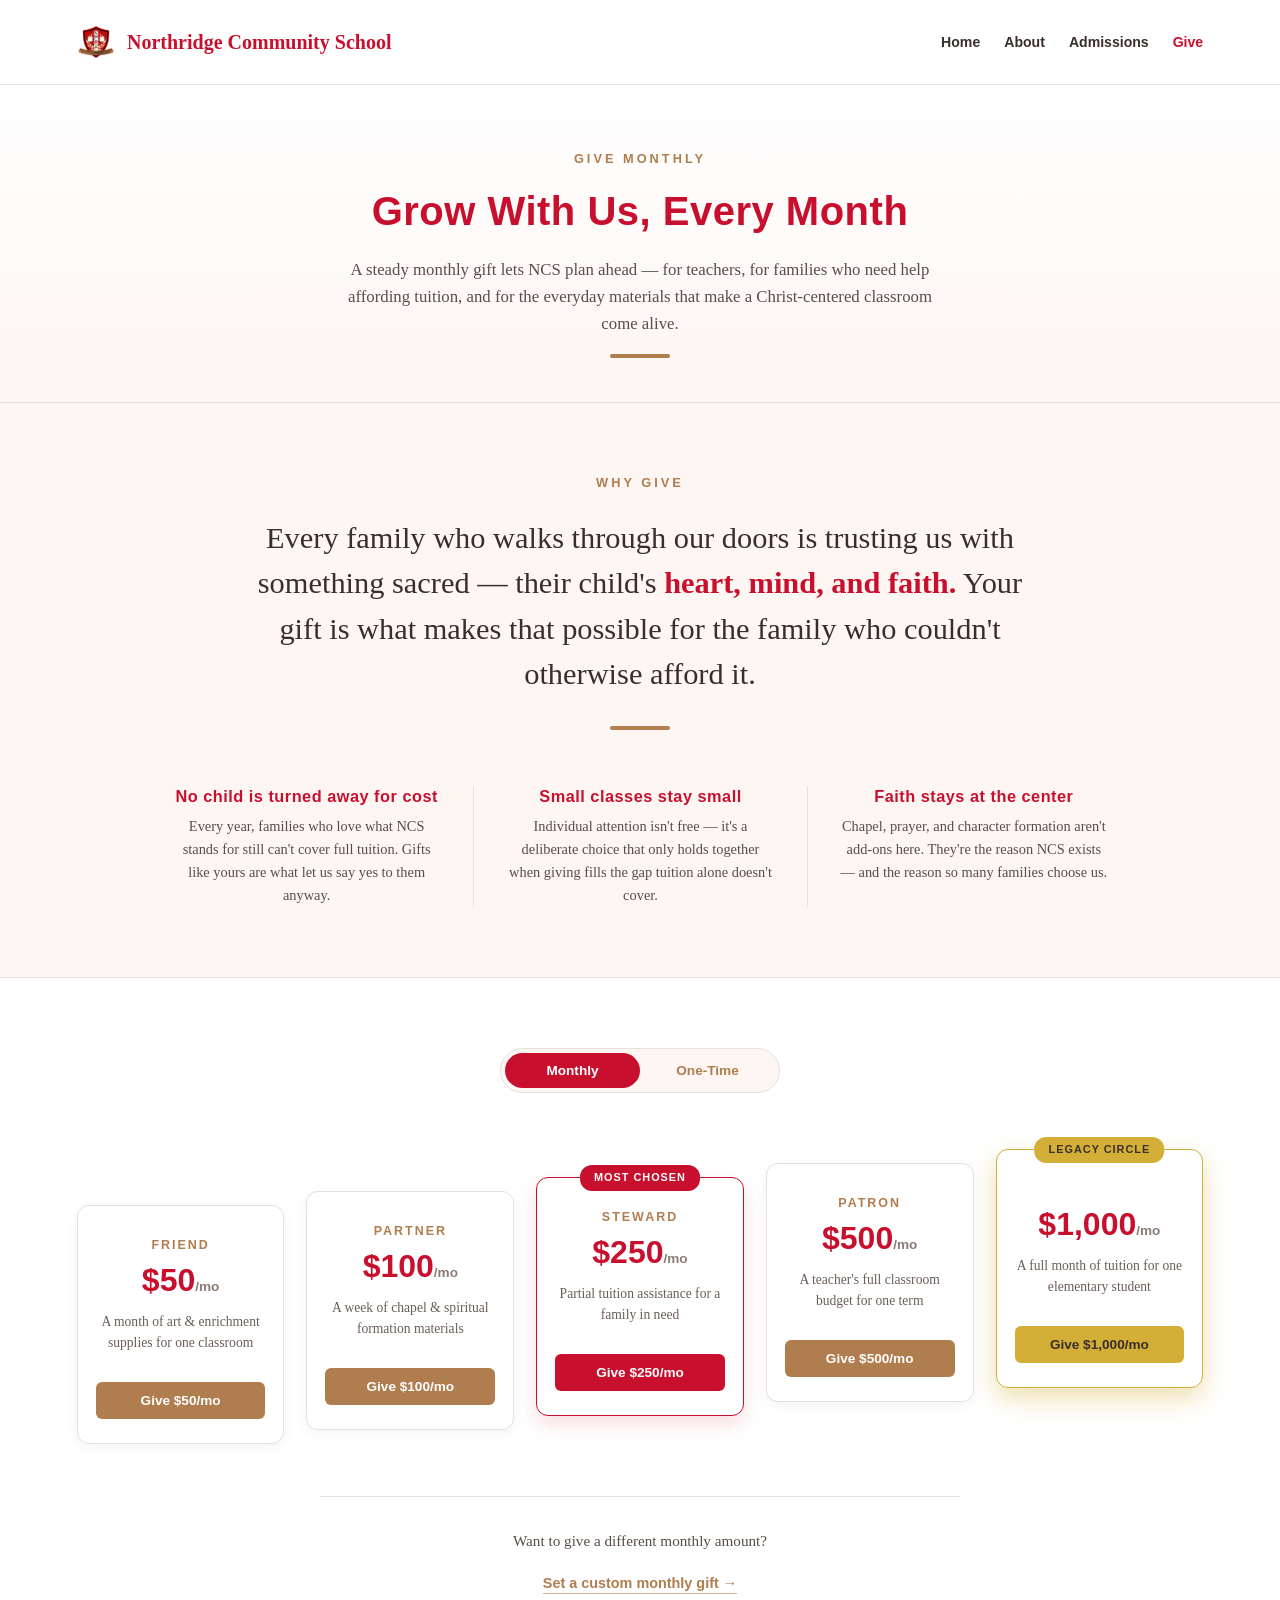
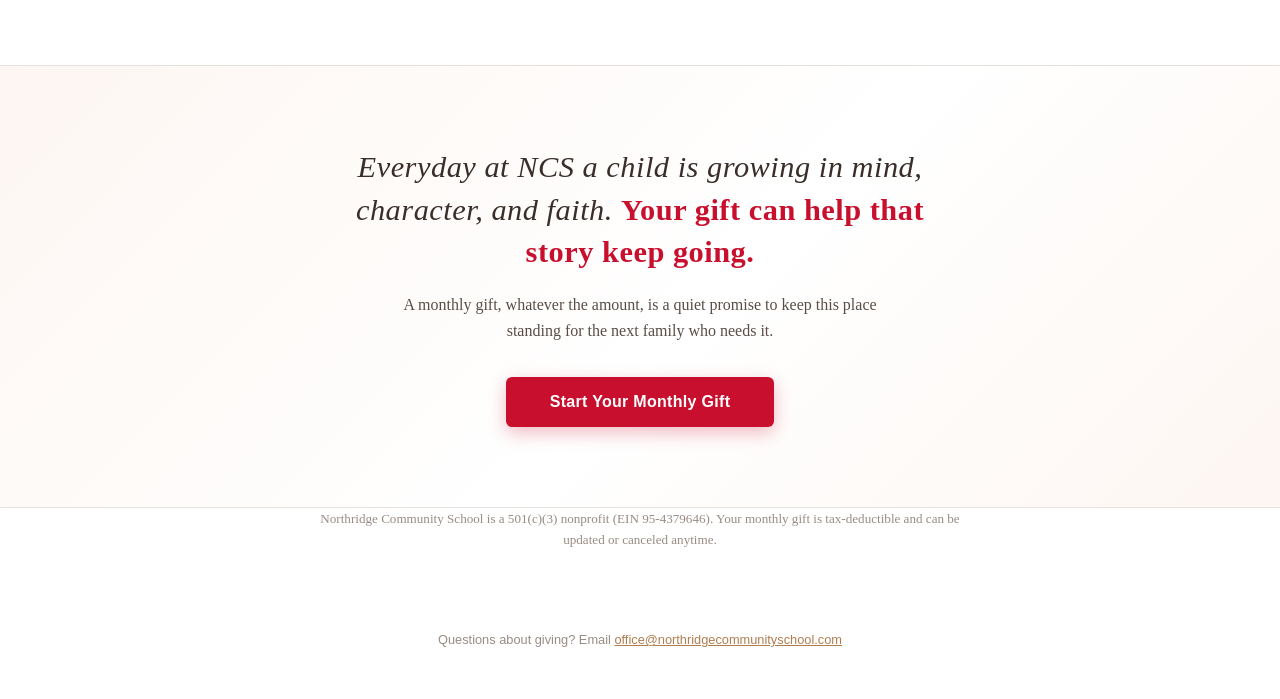
==== index.html @ 48d5e49f "Make Legacy Circle gold and monthly-only; match other card heights The card was shorter than the res" ====
<!DOCTYPE html>
<html lang="en">
<head>
<meta charset="UTF-8">
<meta name="viewport" content="width=device-width, initial-scale=1.0">
<title>Give — Northridge Community School</title>
<meta name="description" content="Support Northridge Community School with a monthly or one-time gift. Choose a giving tier from $50 to $1,000 and help keep NCS accessible, faith-centered, and thriving.">
<link rel="stylesheet" href="css/styles.css?v=7">
<style>
.brand-name{font-size:1.25rem;color:#C8102E;font-weight:700;}
@media(max-width:900px){
  .brand-name::after{content:"NCS";}
  .brand-name-text{display:none;}
}
</style>
</head>
<body>

<nav>
  <a href="https://northridgecommunityschool.com/" class="brand">
    <img src="assets/logo.png" alt="NCS Crest">
    <span class="brand-name"><span class="brand-name-text">Northridge Community School</span></span>
  </a>
  <ul class="nav-links" id="navLinks">
    <li><a href="https://northridgecommunityschool.com/">Home</a></li>
    <li><a href="https://northridgecommunityschool.com/about.html">About</a></li>
    <li><a href="https://northridgecommunityschool.com/admissions.html">Admissions</a></li>
    <li><a href="index.html" class="active">Give</a></li>
  </ul>
  <button class="menu-toggle" id="menuToggle" aria-label="Toggle navigation" aria-expanded="false">
    <span></span><span></span><span></span>
  </button>
</nav>

<header class="page-header">
  <span class="eyebrow mode-swap-inline">
    <span class="mode-text" data-mode="monthly">Give Monthly</span>
    <span class="mode-text" data-mode="onetime">Give Once</span>
  </span>
  <h1 class="mode-swap">
    <span class="mode-text" data-mode="monthly">Grow With Us, Every Month</span>
    <span class="mode-text" data-mode="onetime">Make a Gift Today</span>
  </h1>
  <p class="mode-swap">
    <span class="mode-text" data-mode="monthly">A steady monthly gift lets NCS plan ahead — for teachers, for families who need help affording tuition, and for the everyday materials that make a Christ-centered classroom come alive.</span>
    <span class="mode-text" data-mode="onetime">A one-time gift, of any size, goes straight to work — for teachers, for families who need help affording tuition, and for the everyday materials that make a Christ-centered classroom come alive.</span>
  </p>
  <div class="divider"></div>
</header>

<section class="why-section">
  <div class="why-inner">
    <span class="why-eyebrow">Why Give</span>

    <p class="why-statement">Every family who walks through our doors is trusting us with something sacred — their child's <strong>heart, mind, and faith.</strong> Your gift is what makes that possible for the family who couldn't otherwise afford it.</p>
    <div class="why-statement-rule"></div>

    <div class="why-reasons">
      <div class="why-reason">
        <h3>No child is turned away for cost</h3>
        <p>Every year, families who love what NCS stands for still can't cover full tuition. Gifts like yours are what let us say yes to them anyway.</p>
      </div>
      <div class="why-reason">
        <h3>Small classes stay small</h3>
        <p>Individual attention isn't free — it's a deliberate choice that only holds together when giving fills the gap tuition alone doesn't cover.</p>
      </div>
      <div class="why-reason">
        <h3>Faith stays at the center</h3>
        <p>Chapel, prayer, and character formation aren't add-ons here. They're the reason NCS exists — and the reason so many families choose us.</p>
      </div>
    </div>
  </div>
</section>

<section class="ladder-section" id="tiers">

  <div class="giving-toggle">
    <div class="giving-toggle-thumb" aria-hidden="true"></div>
    <button type="button" class="active" id="toggleMonthly" data-mode="monthly">Monthly</button>
    <button type="button" id="toggleOnetime" data-mode="onetime">One-Time</button>
  </div>

  <div class="staircase-wrap">
    <div class="staircase">

      <div class="tier-card" data-step="1">
        <div class="tier-name mode-swap">
          <span class="mode-text" data-mode="monthly">Friend</span>
          <span class="mode-text" data-mode="onetime">One-Time</span>
        </div>
        <div class="tier-amount">$50<span class="mo-suffix">/mo</span></div>
        <div class="tier-impact">A month of art &amp; enrichment supplies for one classroom</div>
        <button class="tier-cta" data-amount-cents="5000">Give $50<span class="mo-suffix">/mo</span></button>
      </div>

      <div class="tier-card" data-step="2">
        <div class="tier-name mode-swap">
          <span class="mode-text" data-mode="monthly">Partner</span>
          <span class="mode-text" data-mode="onetime">One-Time</span>
        </div>
        <div class="tier-amount">$100<span class="mo-suffix">/mo</span></div>
        <div class="tier-impact">A week of chapel &amp; spiritual formation materials</div>
        <button class="tier-cta" data-amount-cents="10000">Give $100<span class="mo-suffix">/mo</span></button>
      </div>

      <div class="tier-card featured" data-step="3">
        <span class="tier-ribbon">Most Chosen</span>
        <div class="tier-name mode-swap">
          <span class="mode-text" data-mode="monthly">Steward</span>
          <span class="mode-text" data-mode="onetime">One-Time</span>
        </div>
        <div class="tier-amount">$250<span class="mo-suffix">/mo</span></div>
        <div class="tier-impact">Partial tuition assistance for a family in need</div>
        <button class="tier-cta" data-amount-cents="25000">Give $250<span class="mo-suffix">/mo</span></button>
      </div>

      <div class="tier-card" data-step="4">
        <div class="tier-name mode-swap">
          <span class="mode-text" data-mode="monthly">Patron</span>
          <span class="mode-text" data-mode="onetime">One-Time</span>
        </div>
        <div class="tier-amount">$500<span class="mo-suffix">/mo</span></div>
        <div class="tier-impact">A teacher's full classroom budget for one term</div>
        <button class="tier-cta" data-amount-cents="50000">Give $500<span class="mo-suffix">/mo</span></button>
      </div>

      <div class="tier-card legacy" data-step="5">
        <span class="tier-ribbon gold">Legacy Circle</span>
        <div class="tier-name mode-swap">
          <span class="mode-text" data-mode="monthly">Legacy Circle</span>
          <span class="mode-text" data-mode="onetime">One-Time</span>
        </div>
        <div class="tier-amount">$1,000<span class="mo-suffix">/mo</span></div>
        <div class="tier-impact">A full month of tuition for one elementary student</div>
        <button class="tier-cta" data-amount-cents="100000">Give $1,000<span class="mo-suffix">/mo</span></button>
      </div>

    </div>
  </div>

  <div class="custom-note">
    <p class="mode-swap">
      <span class="mode-text" data-mode="monthly">Want to give a different monthly amount?</span>
      <span class="mode-text" data-mode="onetime">Want to give a different amount?</span>
    </p>
    <button type="button" class="custom-link mode-swap-inline" id="customAmountLink">
      <span class="mode-text" data-mode="monthly">Set a custom monthly gift →</span>
      <span class="mode-text" data-mode="onetime">Set a custom gift →</span>
    </button>
  </div>

</section>

<section class="closing-cta">
  <div class="closing-cta-inner">
    <h2>Everyday at NCS a child is growing in mind, character, and faith. <strong>Your gift can help that story keep going.</strong></h2>
    <p class="mode-swap">
      <span class="mode-text" data-mode="monthly">A monthly gift, whatever the amount, is a quiet promise to keep this place standing for the next family who needs it.</span>
      <span class="mode-text" data-mode="onetime">A gift today, whatever the amount, helps keep this place standing for the next family who needs it.</span>
    </p>
    <button class="closing-cta-btn mode-swap-inline" type="button" id="closingCtaBtn">
      <span class="mode-text" data-mode="monthly">Start Your Monthly Gift</span>
      <span class="mode-text" data-mode="onetime">Give Now</span>
    </button>
  </div>
</section>

<section class="ladder-section" style="padding-top:0;padding-bottom:48px;">
  <p class="tax-note mode-swap" style="margin-top:0;border-top:none;padding-top:0;">
    <span class="mode-text" data-mode="monthly">Northridge Community School is a 501(c)(3) nonprofit (EIN 95-4379646). Your monthly gift is tax-deductible and can be updated or canceled anytime.</span>
    <span class="mode-text" data-mode="onetime">Northridge Community School is a 501(c)(3) nonprofit (EIN 95-4379646). Your gift is tax-deductible.</span>
  </p>
</section>

<footer>
  Questions about giving? Email <a href="mailto:office@northridgecommunityschool.com">office@northridgecommunityschool.com</a>
</footer>

<!-- Custom amount modal -->
<div class="modal-overlay" id="customModalOverlay">
  <div class="modal-box" role="dialog" aria-modal="true" aria-labelledby="customModalTitle">
    <button type="button" class="modal-close" id="customModalClose" aria-label="Close">&times;</button>
    <h3 id="customModalTitle" class="mode-swap">
      <span class="mode-text" data-mode="monthly">Set Your Monthly Gift</span>
      <span class="mode-text" data-mode="onetime">Set Your Gift Amount</span>
    </h3>
    <p class="modal-sub">Choose any amount that's right for your family.</p>
    <form id="customAmountForm">
      <div class="modal-field">
        <label for="customAmountInput" class="mode-swap">
          <span class="mode-text" data-mode="monthly">Monthly amount</span>
          <span class="mode-text" data-mode="onetime">Gift amount</span>
        </label>
        <div class="modal-amount-wrap">
          <span>$</span>
          <input type="number" id="customAmountInput" inputmode="decimal" min="1" max="10000" step="1" placeholder="75" required>
          <span class="mo-suffix">/mo</span>
        </div>
        <p class="modal-hint mode-swap">
          <span class="mode-text" data-mode="monthly">Minimum $1, maximum $10,000 per month.</span>
          <span class="mode-text" data-mode="onetime">Minimum $1, maximum $10,000.</span>
        </p>
        <p class="modal-error" id="customAmountError"></p>
      </div>
      <button type="submit" class="modal-submit">Continue to Secure Checkout</button>
    </form>
  </div>
</div>

<script src="js/script.js?v=4"></script>
</body>
</html>
---- css/styles.css ----
:root{
  --red:#C8102E;
  --bronze:#B07D4F;
  --bronze-light:#D9B48F;
  --gold:#D4AF37;
  --gold-dark:#B8952C;
  --ink:#3A2E2A;
  --grey-line:#E6E1DC;
}
*{box-sizing:border-box;margin:0;padding:0;}
html{overflow-x:hidden;}
body{font-family:'Georgia','Times New Roman',serif;color:var(--ink);background:#fff;line-height:1.6;overflow-x:hidden;width:100%;}
h1,h2,h3{font-family:'Trebuchet MS','Helvetica Neue',sans-serif;font-weight:700;letter-spacing:0.5px;}
a{color:inherit;}
button{font-family:inherit;}
:focus-visible{outline:3px solid var(--bronze);outline-offset:2px;}

/* NAV */
nav{display:flex;align-items:center;justify-content:space-between;padding:18px 6%;background:#fff;border-bottom:1px solid var(--grey-line);position:sticky;top:0;z-index:100;}
.brand{display:flex;align-items:center;gap:12px;text-decoration:none;}
.brand:hover span{text-decoration:underline;}
.brand img{height:48px;}
.nav-links{display:flex;gap:24px;list-style:none;align-items:center;flex-wrap:nowrap;}
.nav-links a{text-decoration:none;color:var(--ink);font-family:'Trebuchet MS',sans-serif;font-size:0.88rem;font-weight:600;transition:color 0.2s;white-space:nowrap;}
.nav-links a:hover,.nav-links a.active{color:var(--red);}
.menu-toggle{display:none;flex-direction:column;gap:5px;background:none;border:none;cursor:pointer;padding:8px;}
.menu-toggle span{display:block;width:24px;height:3px;background:var(--red);border-radius:2px;transition:transform 0.2s,opacity 0.2s;}
.menu-toggle.open span:nth-child(1){transform:translateY(8px) rotate(45deg);}
.menu-toggle.open span:nth-child(2){opacity:0;}
.menu-toggle.open span:nth-child(3){transform:translateY(-8px) rotate(-45deg);}

@media(max-width:900px){
  .menu-toggle{display:flex;}
  .nav-links{display:none;position:absolute;top:100%;left:0;right:0;flex-direction:column;background:#fff;border-bottom:1px solid var(--grey-line);padding:8px 6% 16px;gap:0;box-shadow:0 8px 16px rgba(0,0,0,0.05);}
  .nav-links.open{display:flex;}
  .nav-links li{border-top:1px solid var(--grey-line);}
  .nav-links a{display:block;padding:14px 4px;font-size:1.05rem;}
}
@media(max-width:600px){
  nav{padding:14px 5%;}
  .brand img{height:40px;}
}

/* Monthly-only suffix — hidden in one-time giving mode */
body.mode-onetime .mo-suffix{display:none;}

/* Mode-swap — monthly/one-time text variants stacked in the same grid cell
   so the container is always sized to the taller variant. Switching which
   one is visible never changes layout height, so the page can't jump. */
.mode-swap{display:grid;}
.mode-swap-inline{display:inline-grid;}
.mode-swap .mode-text,.mode-swap-inline .mode-text{grid-area:1/1;visibility:hidden;}
.mode-swap .mode-text[data-mode="monthly"],.mode-swap-inline .mode-text[data-mode="monthly"]{visibility:visible;}
body.mode-onetime .mode-swap .mode-text[data-mode="monthly"],
body.mode-onetime .mode-swap-inline .mode-text[data-mode="monthly"]{visibility:hidden;}
body.mode-onetime .mode-swap .mode-text[data-mode="onetime"],
body.mode-onetime .mode-swap-inline .mode-text[data-mode="onetime"]{visibility:visible;}
/* Beats existing display rules on these elements (higher specificity) so the grid stacking above actually applies */
.page-header .eyebrow.mode-swap-inline,
.custom-note .custom-link.mode-swap-inline,
.closing-cta-btn.mode-swap-inline{display:inline-grid;}
.modal-field label.mode-swap{display:grid;}

@media(prefers-reduced-motion:reduce){
  .giving-toggle-thumb{transition:none;}
}

.page-header{text-align:center;padding:60px 6% 44px;background:linear-gradient(180deg,#fff 0%,#fdf6f2 100%);}
.page-header .eyebrow{display:inline-block;color:var(--bronze);font-family:'Trebuchet MS',sans-serif;font-weight:700;font-size:0.8rem;letter-spacing:3px;text-transform:uppercase;margin-bottom:10px;}
.page-header h1{font-size:2.5rem;color:var(--red);margin-bottom:14px;}
.page-header p{font-size:1.05rem;color:#5a4d47;max-width:600px;margin:0 auto;}
.divider{width:60px;height:4px;background:var(--bronze);margin:16px auto 0;border-radius:2px;}

section{padding:70px 6%;}
.ladder-section{background:#fff;}

/* WHY GIVE */
.why-section{background:#fdf6f2;border-top:1px solid var(--grey-line);border-bottom:1px solid var(--grey-line);}
.why-inner{max-width:1080px;margin:0 auto;}
.why-eyebrow{display:block;text-align:center;color:var(--bronze);font-family:'Trebuchet MS',sans-serif;font-weight:700;font-size:0.8rem;letter-spacing:3px;text-transform:uppercase;margin-bottom:22px;}
.why-statement{font-family:'Georgia','Times New Roman',serif;font-weight:400;font-size:1.9rem;line-height:1.5;color:var(--ink);text-align:center;max-width:780px;margin:0 auto;}
.why-statement strong{color:var(--red);font-weight:700;}
.why-statement-rule{width:60px;height:4px;background:var(--bronze);border-radius:2px;margin:28px auto 56px;}
.why-reasons{display:grid;grid-template-columns:repeat(3,1fr);max-width:1000px;margin:0 auto;}
.why-reason{padding:0 32px;text-align:center;border-left:1px solid var(--grey-line);}
.why-reason:first-child{border-left:none;}
.why-reason h3{font-size:1.02rem;color:var(--red);margin-bottom:8px;line-height:1.3;}
.why-reason p{font-size:0.9rem;color:#5a4d47;}

@media(max-width:900px){
  .why-statement{font-size:1.55rem;}
  .why-reasons{grid-template-columns:1fr;max-width:480px;gap:28px;}
  .why-reason{border-left:none;border-top:1px solid var(--grey-line);padding:28px 8px 0;}
  .why-reason:first-child{border-top:none;padding-top:0;}
}
@media(max-width:640px){
  .why-inner{max-width:none;}
  .why-eyebrow{margin-bottom:20px;}
  .why-statement{font-size:1.3rem;}
  .why-statement-rule{margin:22px auto 40px;}
}

/* One-time / monthly toggle pill */
.giving-toggle{position:relative;display:flex;justify-content:center;gap:0;max-width:280px;margin:0 auto 56px;background:#fdf6f2;border:1.5px solid var(--grey-line);border-radius:30px;padding:4px;}
.giving-toggle-thumb{position:absolute;top:4px;left:4px;width:calc(50% - 4px);height:calc(100% - 8px);background:var(--red);border-radius:24px;transition:transform 0.35s cubic-bezier(0.65,0,0.35,1);z-index:0;}
.giving-toggle.is-onetime .giving-toggle-thumb{transform:translateX(100%);}
.giving-toggle button,.giving-toggle a{position:relative;z-index:1;flex:1;border:none;background:none;padding:10px 18px;border-radius:24px;font-family:'Trebuchet MS',sans-serif;font-weight:700;font-size:0.85rem;color:var(--bronze);cursor:pointer;transition:color 0.25s ease;text-align:center;text-decoration:none;display:block;}
.giving-toggle .active{color:#fff;}

/* THE STAIRCASE */
.staircase{max-width:1200px;margin:0 auto;display:flex;align-items:flex-end;justify-content:center;gap:22px;flex-wrap:nowrap;}
.tier-card{
  flex:1;min-width:0;background:#fff;border:1px solid var(--grey-line);border-radius:12px;
  padding:26px 18px 24px;text-align:center;position:relative;
  box-shadow:0 3px 12px rgba(0,0,0,0.05);
  transition:transform 0.2s ease,box-shadow 0.2s ease;
}
.tier-card:hover{transform:translateY(-5px);box-shadow:0 10px 22px rgba(0,0,0,0.1);}
.tier-card[data-step="1"]{margin-bottom:0;}
.tier-card[data-step="2"]{margin-bottom:14px;}
.tier-card[data-step="3"]{margin-bottom:28px;}
.tier-card[data-step="4"]{margin-bottom:42px;}
.tier-card[data-step="5"]{margin-bottom:56px;}

.tier-card.featured{border-color:var(--red);box-shadow:0 8px 20px rgba(200,16,46,0.14);}
.tier-ribbon{position:absolute;top:-13px;left:50%;transform:translateX(-50%);background:var(--red);color:#fff;font-family:'Trebuchet MS',sans-serif;font-size:0.68rem;font-weight:700;letter-spacing:1px;text-transform:uppercase;padding:4px 14px;border-radius:12px;white-space:nowrap;}
.tier-ribbon.gold{background:var(--gold);color:var(--ink);}

/* Legacy Circle ($1,000) — gold highlight, monthly giving only. In one-time
   mode it reverts to a regular card (see body.mode-onetime overrides below). */
.tier-card.legacy{border-color:var(--gold);box-shadow:0 10px 26px rgba(212,175,55,0.4);}
.tier-card.legacy .tier-cta{background:var(--gold);color:var(--ink);}
.tier-card.legacy .tier-cta:hover{background:var(--gold-dark);}
/* Reserve the same height as every other card's tier-name — the "Legacy Circle"
   label is never shown here (the ribbon carries it), keeping card height equal */
.tier-card.legacy .tier-name .mode-text[data-mode="monthly"]{visibility:hidden;}

body.mode-onetime .tier-card.legacy{border-color:var(--grey-line);box-shadow:0 3px 12px rgba(0,0,0,0.05);}
body.mode-onetime .tier-card.legacy .tier-cta{background:var(--bronze);color:#fff;}
body.mode-onetime .tier-card.legacy .tier-cta:hover{background:#96663d;}
body.mode-onetime .tier-card.legacy .tier-ribbon{display:none;}

.tier-name{font-family:'Trebuchet MS',sans-serif;font-weight:700;color:var(--bronze);font-size:0.78rem;letter-spacing:2px;text-transform:uppercase;margin-bottom:8px;margin-top:4px;}
.tier-amount{font-family:'Trebuchet MS',sans-serif;font-weight:700;font-size:2rem;color:var(--red);line-height:1;margin-bottom:4px;}
.tier-amount span{font-size:0.85rem;font-weight:600;color:#8a7b74;}
.tier-impact{font-size:0.85rem;color:#6b5e58;min-height:64px;display:flex;align-items:center;justify-content:center;margin-bottom:18px;padding:0 2px;}
.tier-cta{display:block;width:100%;background:var(--bronze);color:#fff;border:none;padding:11px 8px;border-radius:6px;font-family:'Trebuchet MS',sans-serif;font-weight:700;font-size:0.85rem;cursor:pointer;text-decoration:none;transition:background 0.2s,opacity 0.2s;-webkit-appearance:none;appearance:none;box-sizing:border-box;}
.tier-cta:hover{background:#96663d;}
.tier-cta:disabled{opacity:0.6;cursor:default;}
.tier-card.featured .tier-cta{background:var(--red);}
.tier-card.featured .tier-cta:hover{background:#a30d26;}

.staircase-wrap{position:relative;}

/* Custom amount */
.custom-note{max-width:640px;margin:52px auto 0;text-align:center;border-top:1px solid var(--grey-line);padding-top:32px;}
.custom-note p{font-size:0.95rem;color:#5a4d47;margin-bottom:16px;}
.custom-note .custom-link{display:inline-block;background:none;border:none;color:var(--bronze);font-family:'Trebuchet MS',sans-serif;font-weight:700;font-size:0.9rem;text-decoration:none;border-bottom:1.5px solid var(--bronze-light);padding-bottom:2px;cursor:pointer;}

.tax-note{text-align:center;max-width:640px;margin:60px auto 0;font-size:0.82rem;color:#9a8b84;border-top:1px solid var(--grey-line);padding-top:24px;}

/* CLOSING CTA */
.closing-cta{
  background:linear-gradient(135deg,#fdf6f2 0%,#fff 55%,#fdf6f2 100%);
  border-top:1px solid var(--grey-line);border-bottom:1px solid var(--grey-line);
  text-align:center;padding:80px 6%;
}
.closing-cta-inner{max-width:640px;margin:0 auto;}
.closing-cta h2{font-family:'Georgia','Times New Roman',serif;font-weight:400;font-style:italic;font-size:1.9rem;line-height:1.4;color:var(--ink);margin-bottom:18px;}
.closing-cta h2 strong{font-style:normal;font-weight:700;color:var(--red);}
.closing-cta p{font-size:1rem;color:#5a4d47;max-width:520px;margin:0 auto 34px;}
.closing-cta-btn{
  display:inline-block;background:var(--red);color:#fff;border:none;
  padding:16px 44px;border-radius:6px;font-family:'Trebuchet MS',sans-serif;
  font-weight:700;font-size:1rem;letter-spacing:0.3px;cursor:pointer;text-decoration:none;
  box-shadow:0 6px 18px rgba(200,16,46,0.28);
  transition:transform 0.15s ease,box-shadow 0.15s ease;
  -webkit-appearance:none;appearance:none;box-sizing:border-box;
  animation:closing-glow 2.8s ease-in-out infinite;
}
.closing-cta-btn:hover{transform:translateY(-2px);box-shadow:0 10px 22px rgba(200,16,46,0.36);}
@keyframes closing-glow{0%,100%{box-shadow:0 6px 18px rgba(200,16,46,0.28);}50%{box-shadow:0 6px 24px rgba(200,16,46,0.5);}}
@media(prefers-reduced-motion:reduce){.closing-cta-btn{animation:none;}}

footer{text-align:center;padding:32px 6% 48px;font-size:0.8rem;color:#9a8b84;font-family:'Trebuchet MS',sans-serif;}
footer a{color:var(--bronze);}

/* MODAL — custom monthly amount */
.modal-overlay{display:none;position:fixed;inset:0;background:rgba(58,46,42,0.55);z-index:1000;align-items:center;justify-content:center;padding:1rem;}
.modal-overlay.open{display:flex;}
.modal-box{background:#fff;width:100%;max-width:420px;border-radius:12px;padding:2rem;position:relative;}
.modal-close{position:absolute;top:0.75rem;right:0.9rem;background:none;border:none;font-size:1.5rem;line-height:1;cursor:pointer;color:#888;}
.modal-box h3{color:var(--red);margin-bottom:6px;font-size:1.3rem;}
.modal-sub{color:#5a4d47;font-size:0.92rem;margin-bottom:20px;}
.modal-field label{display:block;font-family:'Trebuchet MS',sans-serif;font-weight:700;font-size:0.85rem;margin-bottom:6px;color:var(--ink);}
.modal-amount-wrap{display:flex;align-items:center;border:1.5px solid var(--grey-line);border-radius:8px;padding:0 12px;}
.modal-amount-wrap span{font-family:'Trebuchet MS',sans-serif;font-weight:700;color:var(--bronze);font-size:1.2rem;}
.modal-amount-wrap input{border:none;padding:12px 8px;font-size:1.2rem;font-family:'Trebuchet MS',sans-serif;font-weight:700;color:var(--ink);width:100%;}
.modal-amount-wrap input:focus{outline:none;}
.modal-amount-wrap:focus-within{border-color:var(--bronze);}
.modal-hint{font-size:0.78rem;color:#9a8b84;margin-top:6px;}
.modal-error{color:var(--red);font-size:0.85rem;margin-top:10px;display:none;}
.modal-submit{width:100%;background:var(--red);color:#fff;border:none;padding:0.85rem;border-radius:6px;font-weight:700;font-family:'Trebuchet MS',sans-serif;font-size:1rem;cursor:pointer;margin-top:20px;-webkit-appearance:none;appearance:none;}
.modal-submit:disabled{opacity:0.6;cursor:default;}

@media(max-width:1180px){
  .staircase{flex-wrap:wrap;gap:20px;}
  .tier-card{flex:1 1 calc(33.333% - 14px);margin-bottom:0 !important;}
}
@media(max-width:760px){
  .tier-card{flex:1 1 calc(50% - 10px);}
}
@media(max-width:640px){
  .page-header{padding:44px 6% 34px;}
  .page-header h1{font-size:2rem;}
  section{padding:44px 6%;}
  .staircase{flex-wrap:wrap;}
  .tier-card{flex:1 1 100%;margin-bottom:0 !important;}
  .tier-impact{min-height:0;}
  .closing-cta{padding:56px 6%;}
  .closing-cta h2{font-size:1.5rem;}
  .closing-cta-btn{width:100%;padding:16px 28px;}
}
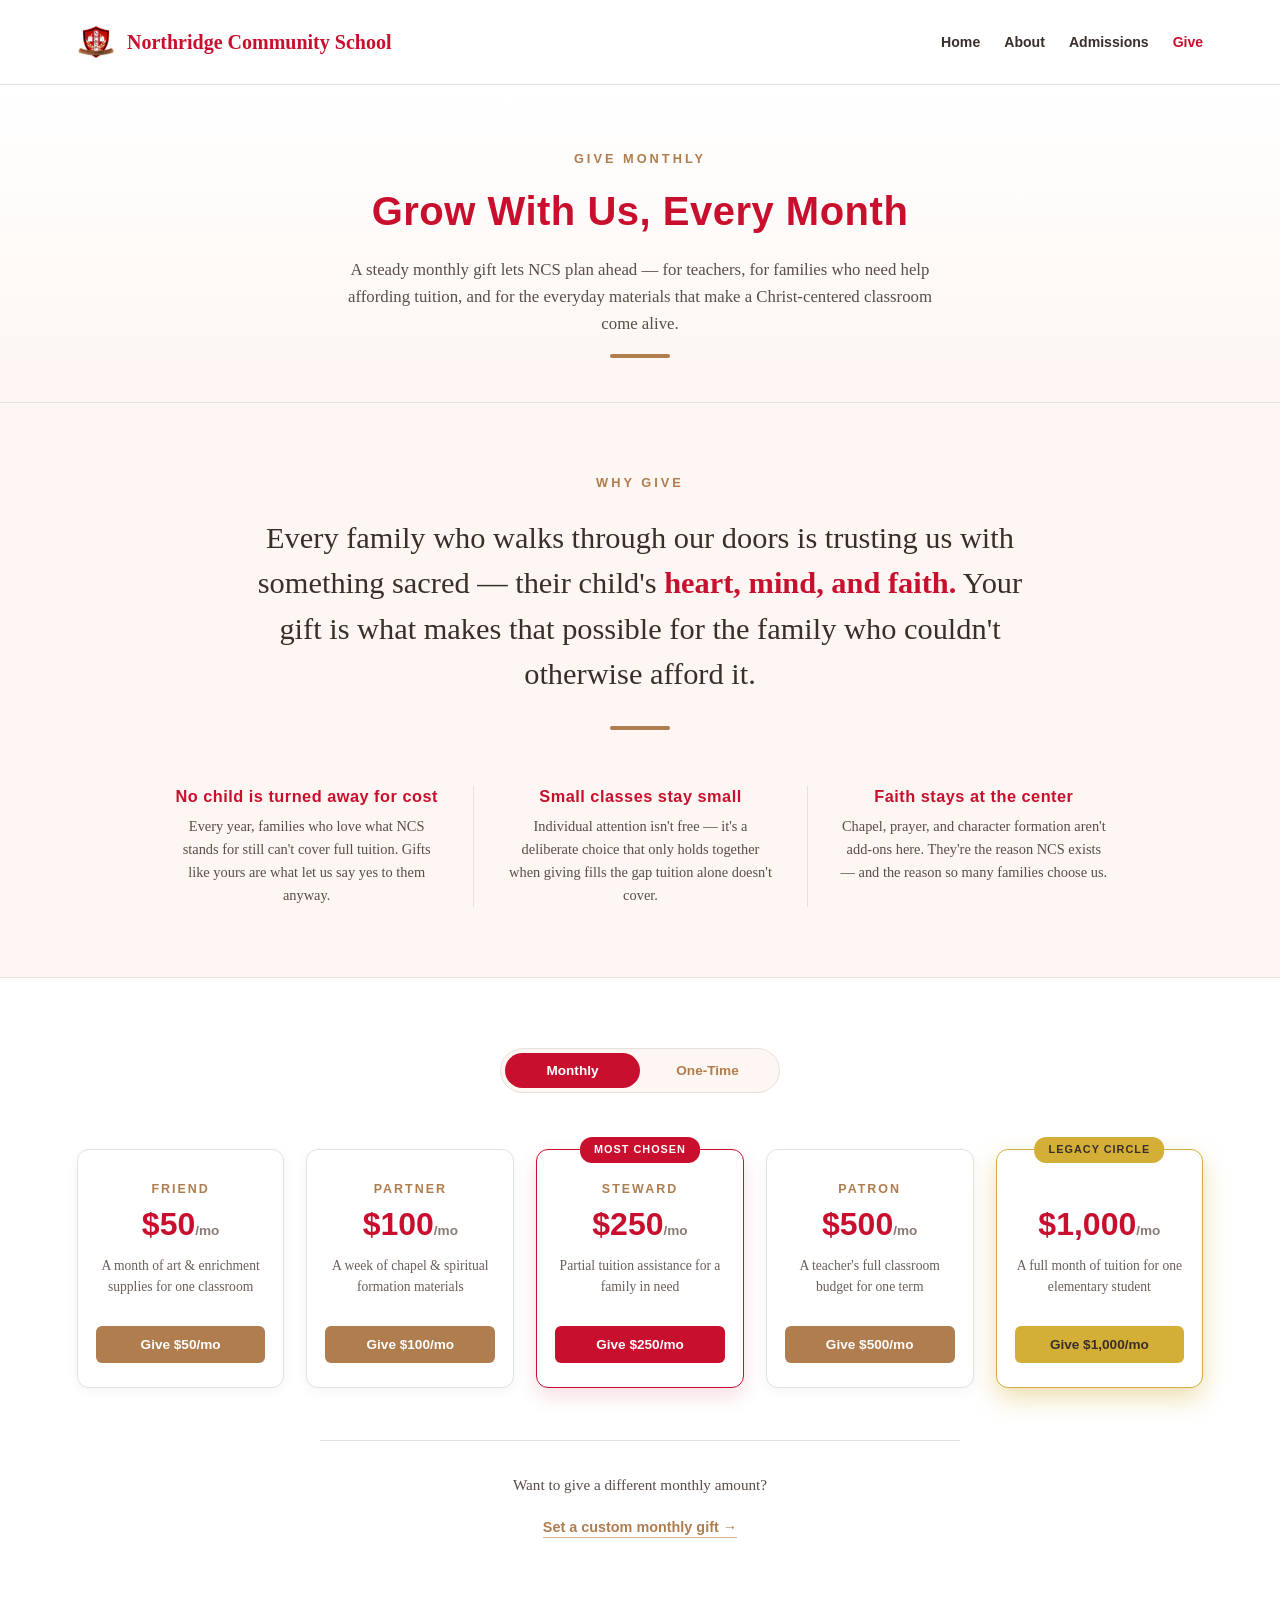
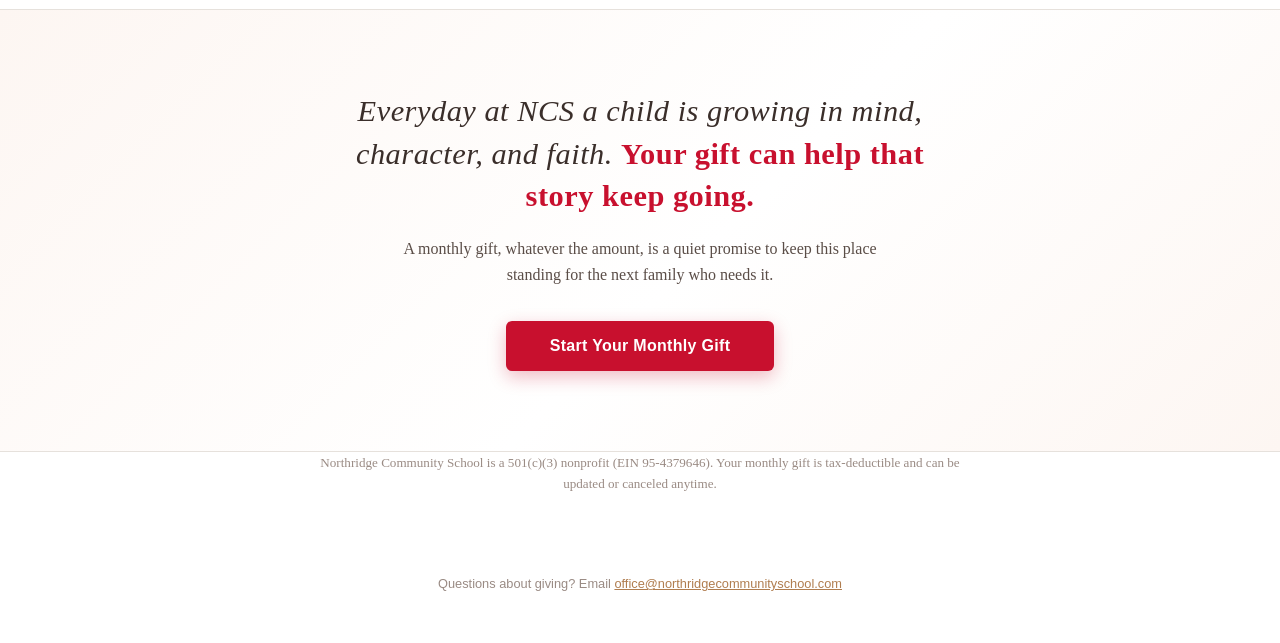
==== commit f0064771: "Remove staircase step offsets on desktop/iPad-landscape tier ladder The five tier cards had per-step" ====
--- a/index.html
+++ b/index.html
@@ -5,7 +5,7 @@
 <meta name="viewport" content="width=device-width, initial-scale=1.0">
 <title>Give — Northridge Community School</title>
 <meta name="description" content="Support Northridge Community School with a monthly or one-time gift. Choose a giving tier from $50 to $1,000 and help keep NCS accessible, faith-centered, and thriving.">
-<link rel="stylesheet" href="css/styles.css?v=7">
+<link rel="stylesheet" href="css/styles.css?v=8">
 <style>
 .brand-name{font-size:1.25rem;color:#C8102E;font-weight:700;}
 @media(max-width:900px){
--- a/css/styles.css
+++ b/css/styles.css
@@ -107,20 +107,16 @@
 .giving-toggle button,.giving-toggle a{position:relative;z-index:1;flex:1;border:none;background:none;padding:10px 18px;border-radius:24px;font-family:'Trebuchet MS',sans-serif;font-weight:700;font-size:0.85rem;color:var(--bronze);cursor:pointer;transition:color 0.25s ease;text-align:center;text-decoration:none;display:block;}
 .giving-toggle .active{color:#fff;}
 
-/* THE STAIRCASE */
-.staircase{max-width:1200px;margin:0 auto;display:flex;align-items:flex-end;justify-content:center;gap:22px;flex-wrap:nowrap;}
+/* THE TIER LADDER — cards align evenly, no staggered "steps" */
+.staircase{max-width:1200px;margin:0 auto;display:flex;align-items:stretch;justify-content:center;gap:22px;flex-wrap:nowrap;}
 .tier-card{
   flex:1;min-width:0;background:#fff;border:1px solid var(--grey-line);border-radius:12px;
   padding:26px 18px 24px;text-align:center;position:relative;
   box-shadow:0 3px 12px rgba(0,0,0,0.05);
   transition:transform 0.2s ease,box-shadow 0.2s ease;
+  display:flex;flex-direction:column;
 }
 .tier-card:hover{transform:translateY(-5px);box-shadow:0 10px 22px rgba(0,0,0,0.1);}
-.tier-card[data-step="1"]{margin-bottom:0;}
-.tier-card[data-step="2"]{margin-bottom:14px;}
-.tier-card[data-step="3"]{margin-bottom:28px;}
-.tier-card[data-step="4"]{margin-bottom:42px;}
-.tier-card[data-step="5"]{margin-bottom:56px;}
 
 .tier-card.featured{border-color:var(--red);box-shadow:0 8px 20px rgba(200,16,46,0.14);}
 .tier-ribbon{position:absolute;top:-13px;left:50%;transform:translateX(-50%);background:var(--red);color:#fff;font-family:'Trebuchet MS',sans-serif;font-size:0.68rem;font-weight:700;letter-spacing:1px;text-transform:uppercase;padding:4px 14px;border-radius:12px;white-space:nowrap;}
@@ -143,7 +139,7 @@
 .tier-name{font-family:'Trebuchet MS',sans-serif;font-weight:700;color:var(--bronze);font-size:0.78rem;letter-spacing:2px;text-transform:uppercase;margin-bottom:8px;margin-top:4px;}
 .tier-amount{font-family:'Trebuchet MS',sans-serif;font-weight:700;font-size:2rem;color:var(--red);line-height:1;margin-bottom:4px;}
 .tier-amount span{font-size:0.85rem;font-weight:600;color:#8a7b74;}
-.tier-impact{font-size:0.85rem;color:#6b5e58;min-height:64px;display:flex;align-items:center;justify-content:center;margin-bottom:18px;padding:0 2px;}
+.tier-impact{font-size:0.85rem;color:#6b5e58;min-height:64px;display:flex;align-items:center;justify-content:center;margin-bottom:18px;margin-top:auto;padding:0 2px;}
 .tier-cta{display:block;width:100%;background:var(--bronze);color:#fff;border:none;padding:11px 8px;border-radius:6px;font-family:'Trebuchet MS',sans-serif;font-weight:700;font-size:0.85rem;cursor:pointer;text-decoration:none;transition:background 0.2s,opacity 0.2s;-webkit-appearance:none;appearance:none;box-sizing:border-box;}
 .tier-cta:hover{background:#96663d;}
 .tier-cta:disabled{opacity:0.6;cursor:default;}
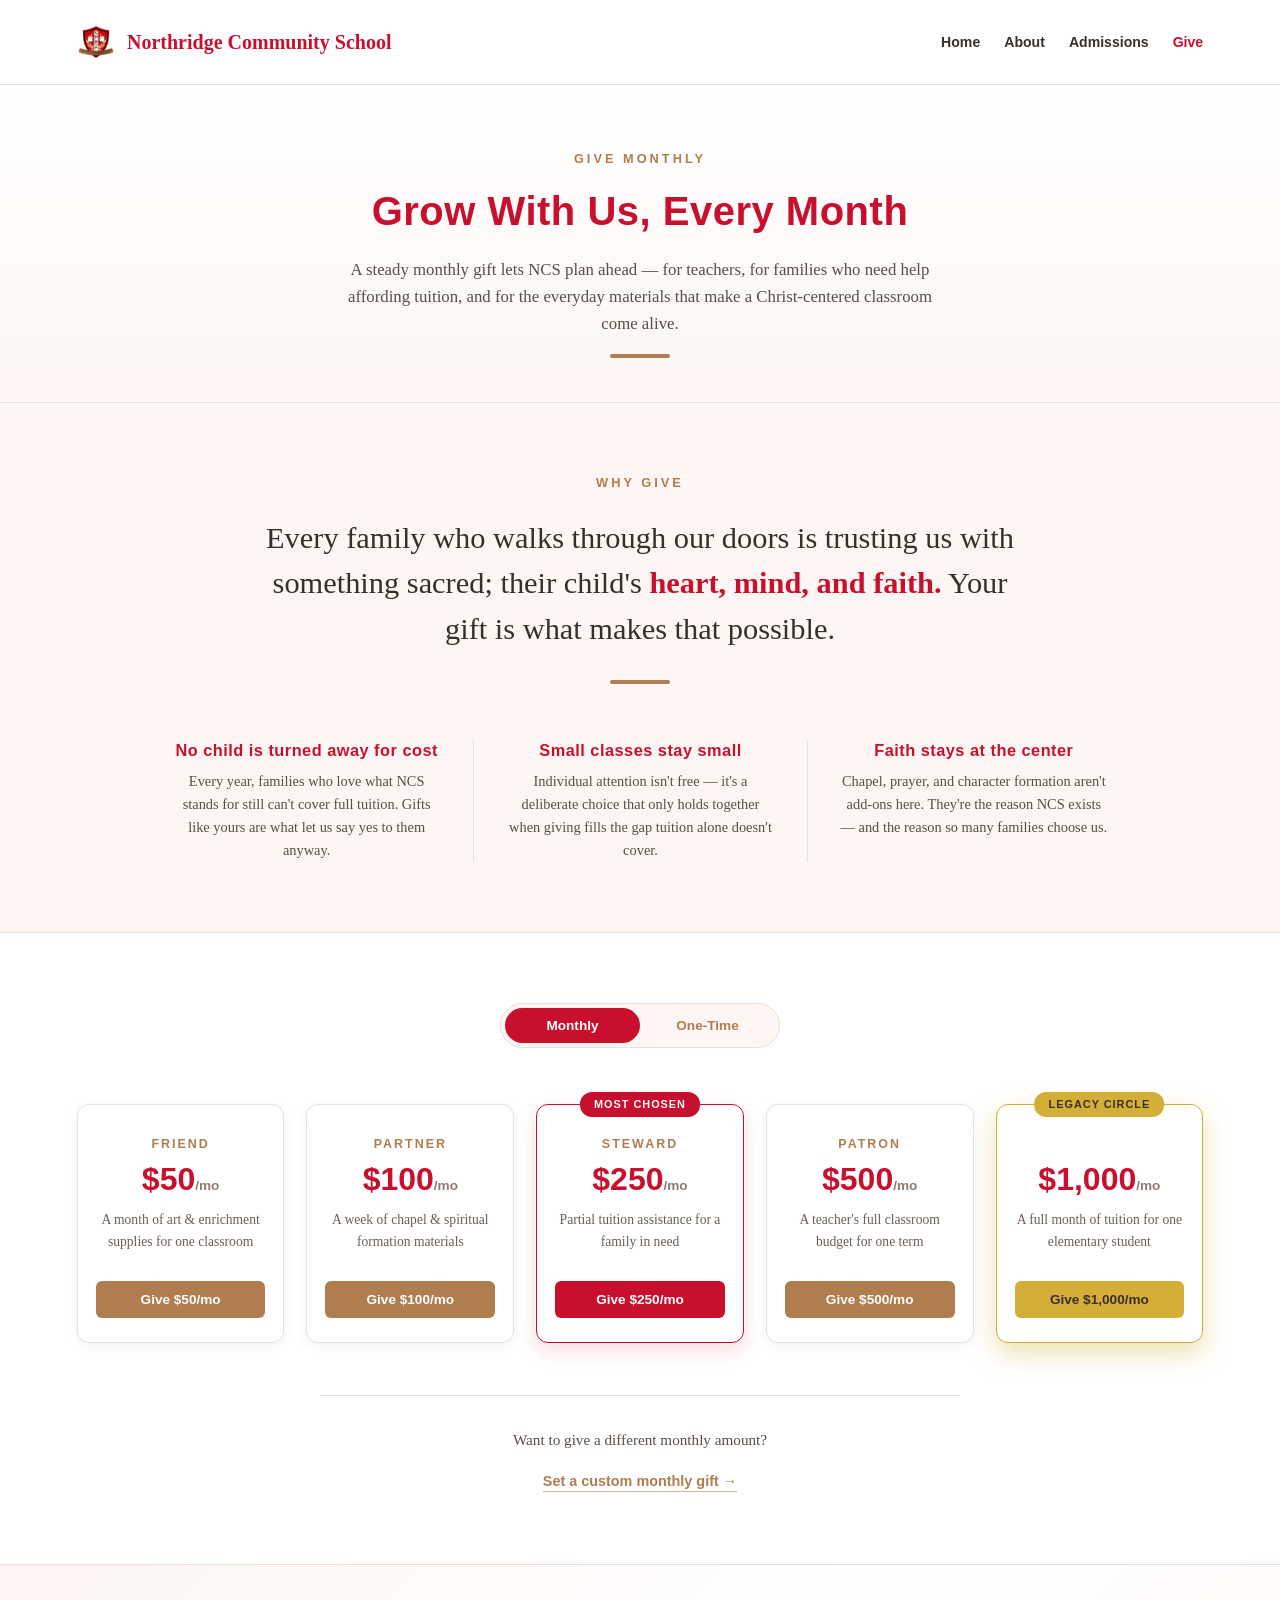
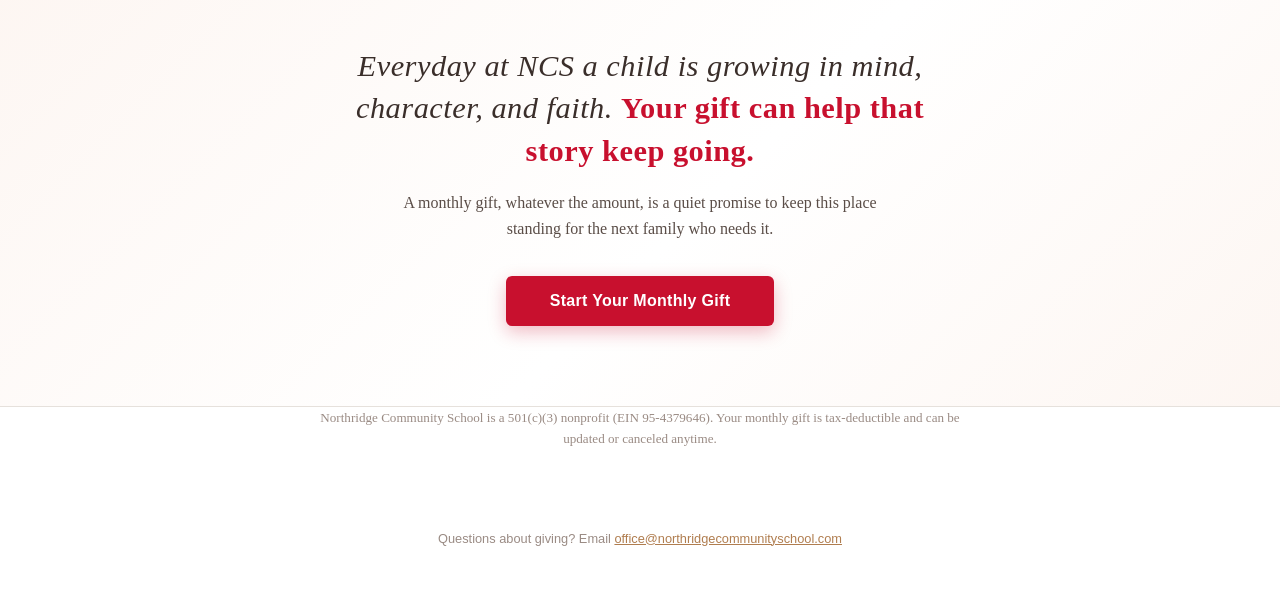
==== commit 9382e23b: "Update why-give statement copy Co-Authored-By: Claude Sonnet 5 <noreply@anthropic.com> Claude-Sessio" ====
--- a/index.html
+++ b/index.html
@@ -52,7 +52,7 @@
   <div class="why-inner">
     <span class="why-eyebrow">Why Give</span>
 
-    <p class="why-statement">Every family who walks through our doors is trusting us with something sacred — their child's <strong>heart, mind, and faith.</strong> Your gift is what makes that possible for the family who couldn't otherwise afford it.</p>
+    <p class="why-statement">Every family who walks through our doors is trusting us with something sacred; their child's <strong>heart, mind, and faith.</strong> Your gift is what makes that possible.</p>
     <div class="why-statement-rule"></div>
 
     <div class="why-reasons">
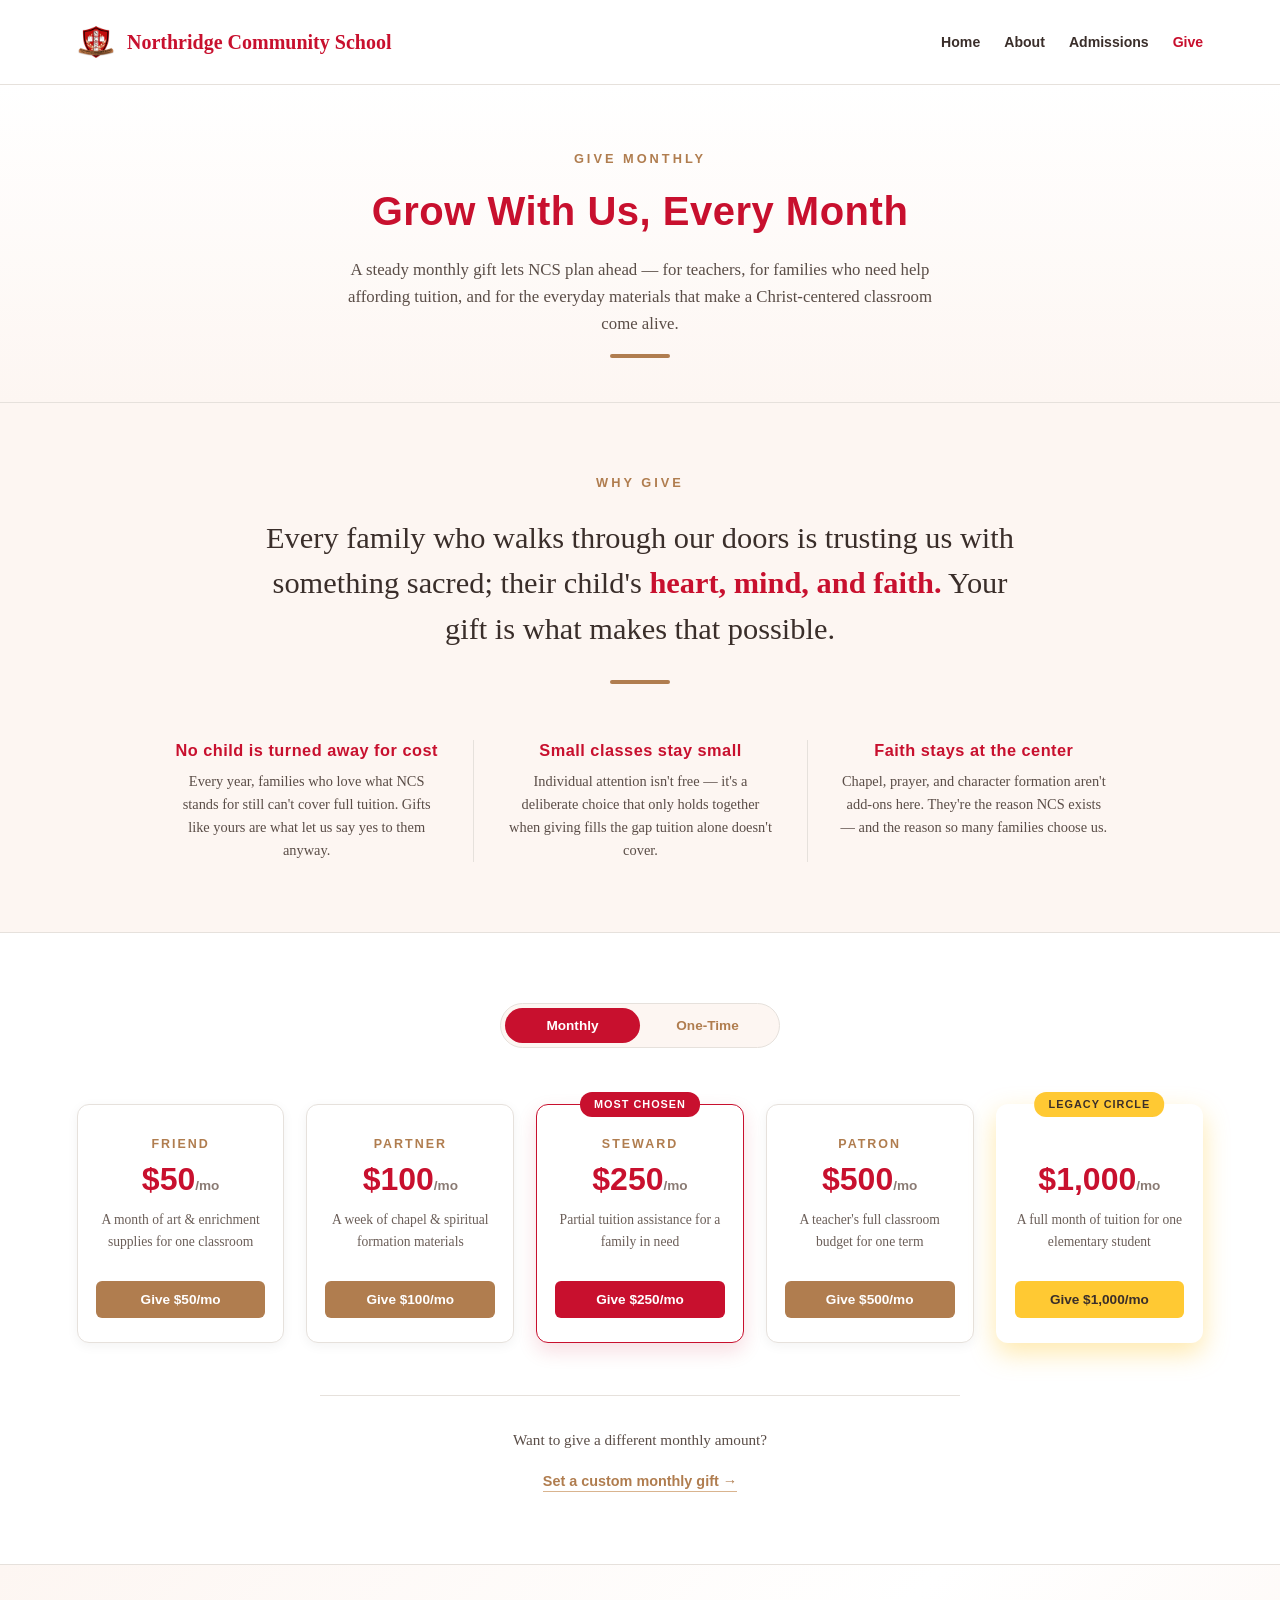
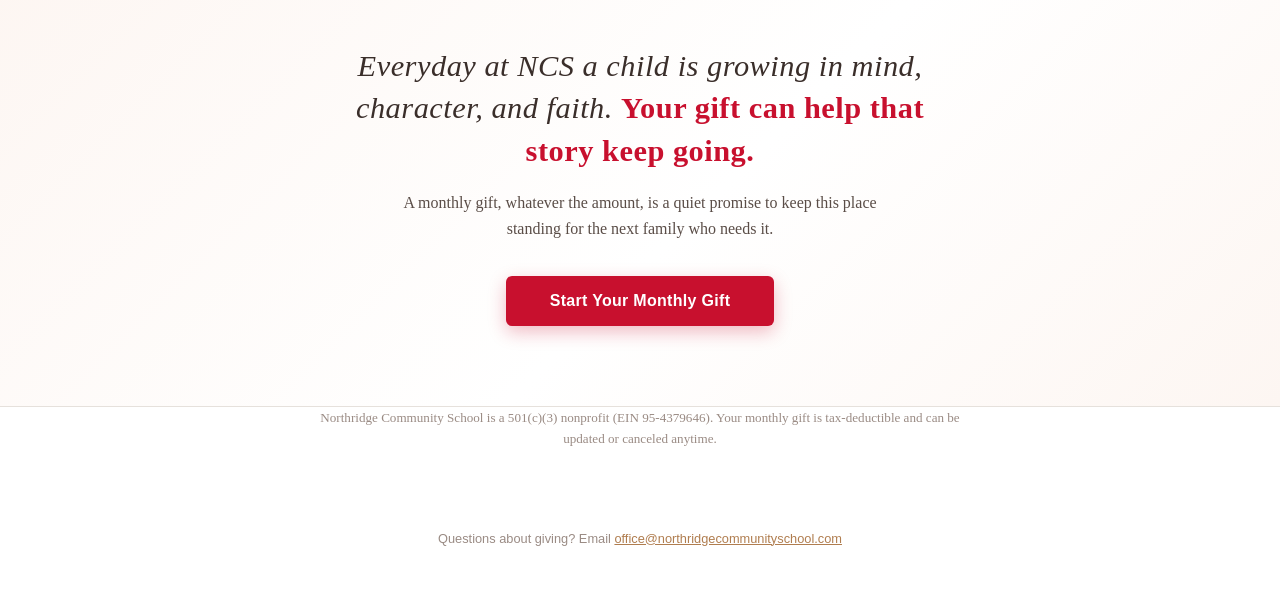
==== commit e981d9ee: "Richer yellow-gold + slow rotating shimmer border on Legacy Circle Brightened the gold palette (--go" ====
--- a/index.html
+++ b/index.html
@@ -5,7 +5,7 @@
 <meta name="viewport" content="width=device-width, initial-scale=1.0">
 <title>Give — Northridge Community School</title>
 <meta name="description" content="Support Northridge Community School with a monthly or one-time gift. Choose a giving tier from $50 to $1,000 and help keep NCS accessible, faith-centered, and thriving.">
-<link rel="stylesheet" href="css/styles.css?v=8">
+<link rel="stylesheet" href="css/styles.css?v=9">
 <style>
 .brand-name{font-size:1.25rem;color:#C8102E;font-weight:700;}
 @media(max-width:900px){
--- a/css/styles.css
+++ b/css/styles.css
@@ -2,8 +2,9 @@
   --red:#C8102E;
   --bronze:#B07D4F;
   --bronze-light:#D9B48F;
-  --gold:#D4AF37;
-  --gold-dark:#B8952C;
+  --gold:#FFC933;
+  --gold-dark:#B8860B;
+  --gold-light:#FFF4C2;
   --ink:#3A2E2A;
   --grey-line:#E6E1DC;
 }
@@ -124,14 +125,40 @@
 
 /* Legacy Circle ($1,000) — gold highlight, monthly giving only. In one-time
    mode it reverts to a regular card (see body.mode-onetime overrides below). */
-.tier-card.legacy{border-color:var(--gold);box-shadow:0 10px 26px rgba(212,175,55,0.4);}
+.tier-card.legacy{border-color:transparent;box-shadow:0 10px 26px rgba(255,201,51,0.4);animation:legacy-glow 3.5s ease-in-out infinite;}
 .tier-card.legacy .tier-cta{background:var(--gold);color:var(--ink);}
 .tier-card.legacy .tier-cta:hover{background:var(--gold-dark);}
 /* Reserve the same height as every other card's tier-name — the "Legacy Circle"
    label is never shown here (the ribbon carries it), keeping card height equal */
 .tier-card.legacy .tier-name .mode-text[data-mode="monthly"]{visibility:hidden;}
 
-body.mode-onetime .tier-card.legacy{border-color:var(--grey-line);box-shadow:0 3px 12px rgba(0,0,0,0.05);}
+/* Slow rotating conic-gradient "ring" behind the card, peeking out through the
+   3px inset as a shimmer that travels around the border. The card's own
+   opaque background covers the rest, so only the ring is visible. */
+.tier-card.legacy::before{
+  content:"";
+  position:absolute;
+  inset:-3px;
+  border-radius:16px;
+  background:conic-gradient(from 0deg,
+    var(--gold-dark), var(--gold), var(--gold-light), var(--gold),
+    var(--gold-dark), var(--gold), var(--gold-light), var(--gold),
+    var(--gold-dark));
+  z-index:-1;
+  animation:legacy-shimmer-spin 7s linear infinite;
+}
+@keyframes legacy-shimmer-spin{to{transform:rotate(360deg);}}
+@keyframes legacy-glow{
+  0%,100%{box-shadow:0 10px 26px rgba(255,201,51,0.35);}
+  50%{box-shadow:0 12px 34px rgba(255,201,51,0.65);}
+}
+@media(prefers-reduced-motion:reduce){
+  .tier-card.legacy{animation:none;}
+  .tier-card.legacy::before{animation:none;}
+}
+
+body.mode-onetime .tier-card.legacy{border-color:var(--grey-line);box-shadow:0 3px 12px rgba(0,0,0,0.05);animation:none;}
+body.mode-onetime .tier-card.legacy::before{content:none;}
 body.mode-onetime .tier-card.legacy .tier-cta{background:var(--bronze);color:#fff;}
 body.mode-onetime .tier-card.legacy .tier-cta:hover{background:#96663d;}
 body.mode-onetime .tier-card.legacy .tier-ribbon{display:none;}
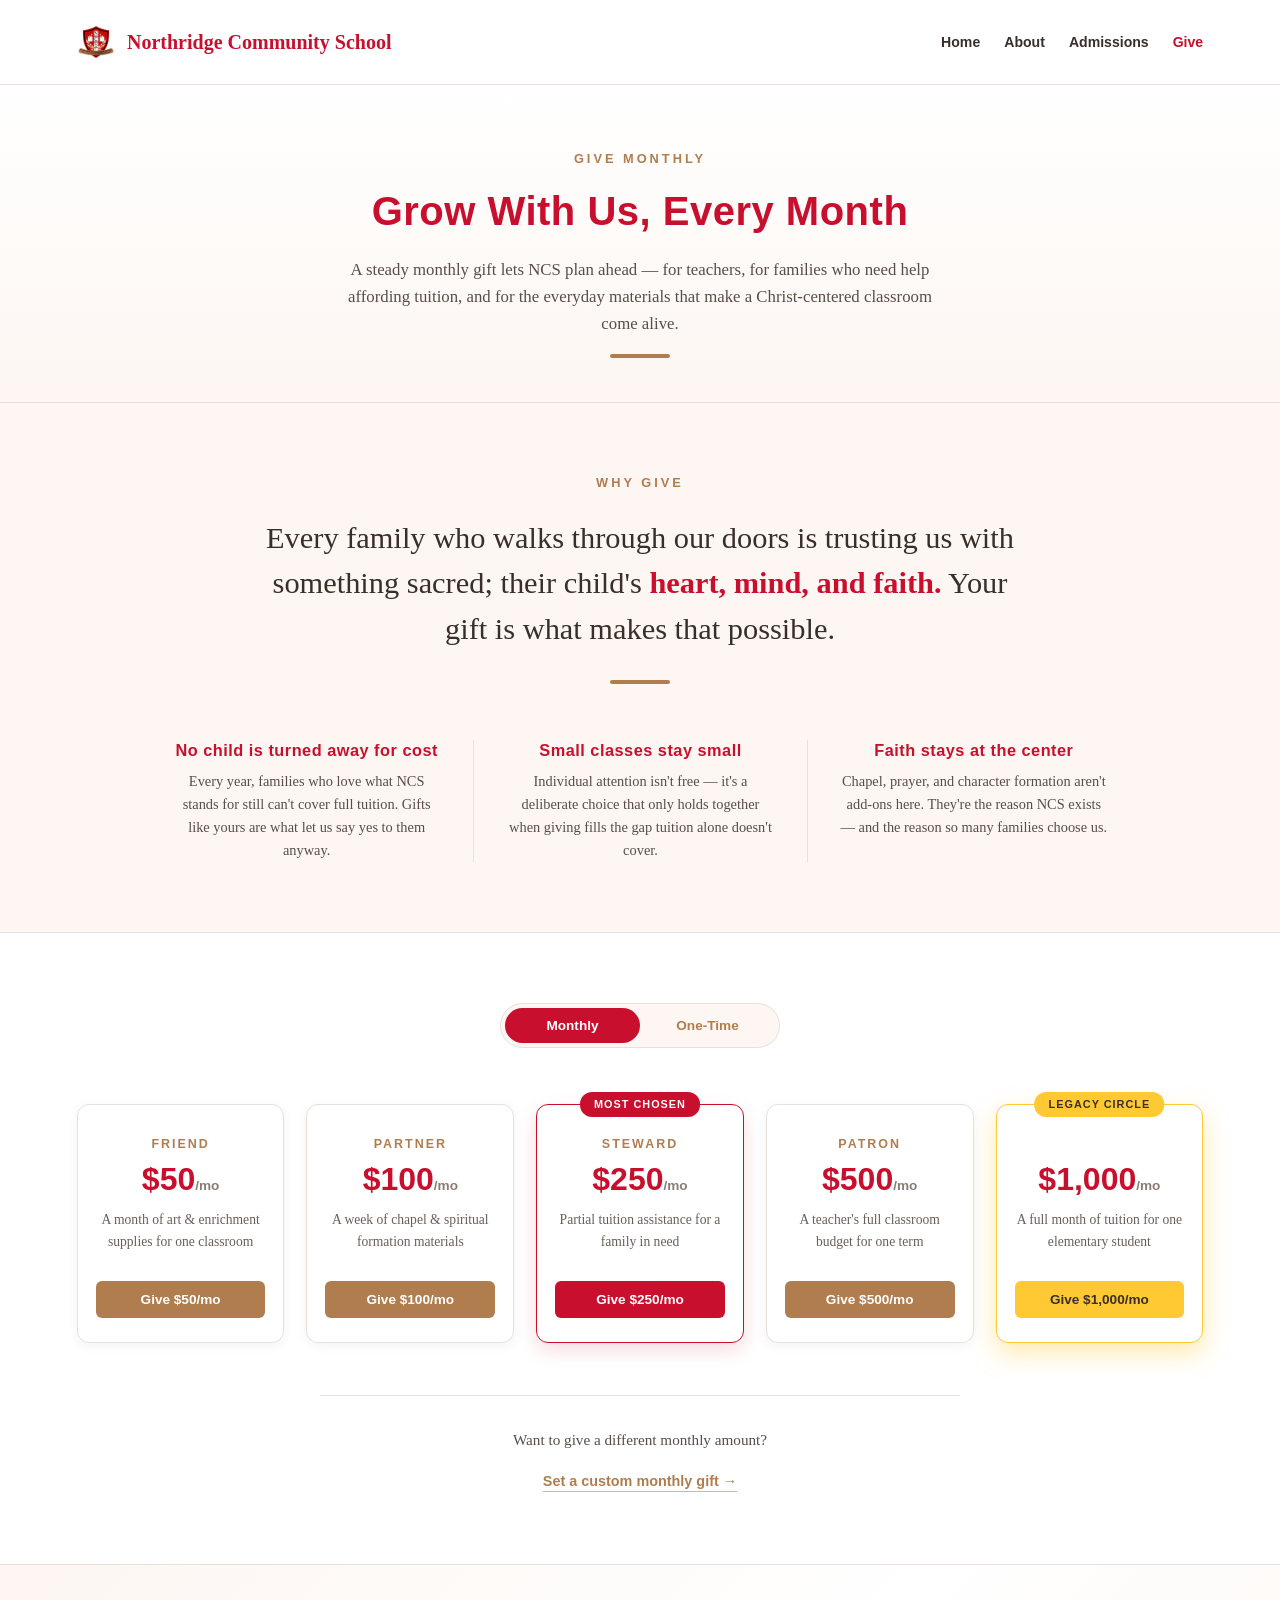
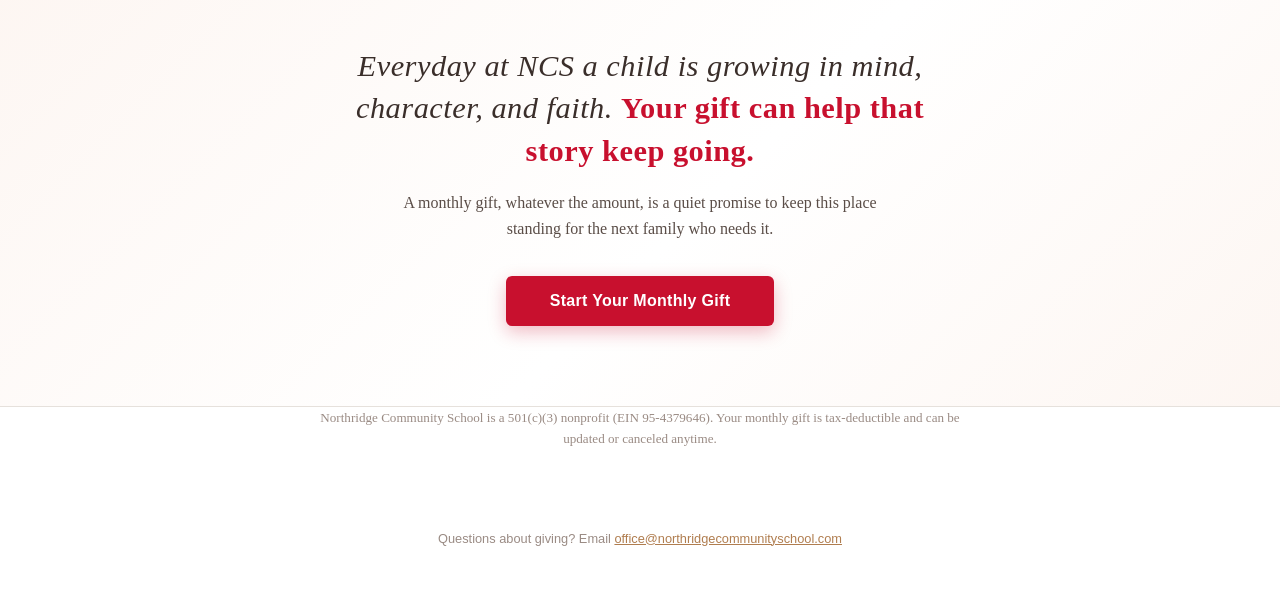
==== commit fdf22344: "Remove rotating shimmer border — rendered as a giant diamond on iPad The conic-gradient ::before wit" ====
--- a/index.html
+++ b/index.html
@@ -5,7 +5,7 @@
 <meta name="viewport" content="width=device-width, initial-scale=1.0">
 <title>Give — Northridge Community School</title>
 <meta name="description" content="Support Northridge Community School with a monthly or one-time gift. Choose a giving tier from $50 to $1,000 and help keep NCS accessible, faith-centered, and thriving.">
-<link rel="stylesheet" href="css/styles.css?v=9">
+<link rel="stylesheet" href="css/styles.css?v=10">
 <style>
 .brand-name{font-size:1.25rem;color:#C8102E;font-weight:700;}
 @media(max-width:900px){
--- a/css/styles.css
+++ b/css/styles.css
@@ -4,7 +4,6 @@
   --bronze-light:#D9B48F;
   --gold:#FFC933;
   --gold-dark:#B8860B;
-  --gold-light:#FFF4C2;
   --ink:#3A2E2A;
   --grey-line:#E6E1DC;
 }
@@ -125,40 +124,22 @@
 
 /* Legacy Circle ($1,000) — gold highlight, monthly giving only. In one-time
    mode it reverts to a regular card (see body.mode-onetime overrides below). */
-.tier-card.legacy{border-color:transparent;box-shadow:0 10px 26px rgba(255,201,51,0.4);animation:legacy-glow 3.5s ease-in-out infinite;}
+.tier-card.legacy{border-color:var(--gold);box-shadow:0 10px 26px rgba(255,201,51,0.4);animation:legacy-glow 3.5s ease-in-out infinite;}
 .tier-card.legacy .tier-cta{background:var(--gold);color:var(--ink);}
 .tier-card.legacy .tier-cta:hover{background:var(--gold-dark);}
 /* Reserve the same height as every other card's tier-name — the "Legacy Circle"
    label is never shown here (the ribbon carries it), keeping card height equal */
 .tier-card.legacy .tier-name .mode-text[data-mode="monthly"]{visibility:hidden;}
 
-/* Slow rotating conic-gradient "ring" behind the card, peeking out through the
-   3px inset as a shimmer that travels around the border. The card's own
-   opaque background covers the rest, so only the ring is visible. */
-.tier-card.legacy::before{
-  content:"";
-  position:absolute;
-  inset:-3px;
-  border-radius:16px;
-  background:conic-gradient(from 0deg,
-    var(--gold-dark), var(--gold), var(--gold-light), var(--gold),
-    var(--gold-dark), var(--gold), var(--gold-light), var(--gold),
-    var(--gold-dark));
-  z-index:-1;
-  animation:legacy-shimmer-spin 7s linear infinite;
-}
-@keyframes legacy-shimmer-spin{to{transform:rotate(360deg);}}
 @keyframes legacy-glow{
   0%,100%{box-shadow:0 10px 26px rgba(255,201,51,0.35);}
   50%{box-shadow:0 12px 34px rgba(255,201,51,0.65);}
 }
 @media(prefers-reduced-motion:reduce){
   .tier-card.legacy{animation:none;}
-  .tier-card.legacy::before{animation:none;}
 }
 
 body.mode-onetime .tier-card.legacy{border-color:var(--grey-line);box-shadow:0 3px 12px rgba(0,0,0,0.05);animation:none;}
-body.mode-onetime .tier-card.legacy::before{content:none;}
 body.mode-onetime .tier-card.legacy .tier-cta{background:var(--bronze);color:#fff;}
 body.mode-onetime .tier-card.legacy .tier-cta:hover{background:#96663d;}
 body.mode-onetime .tier-card.legacy .tier-ribbon{display:none;}
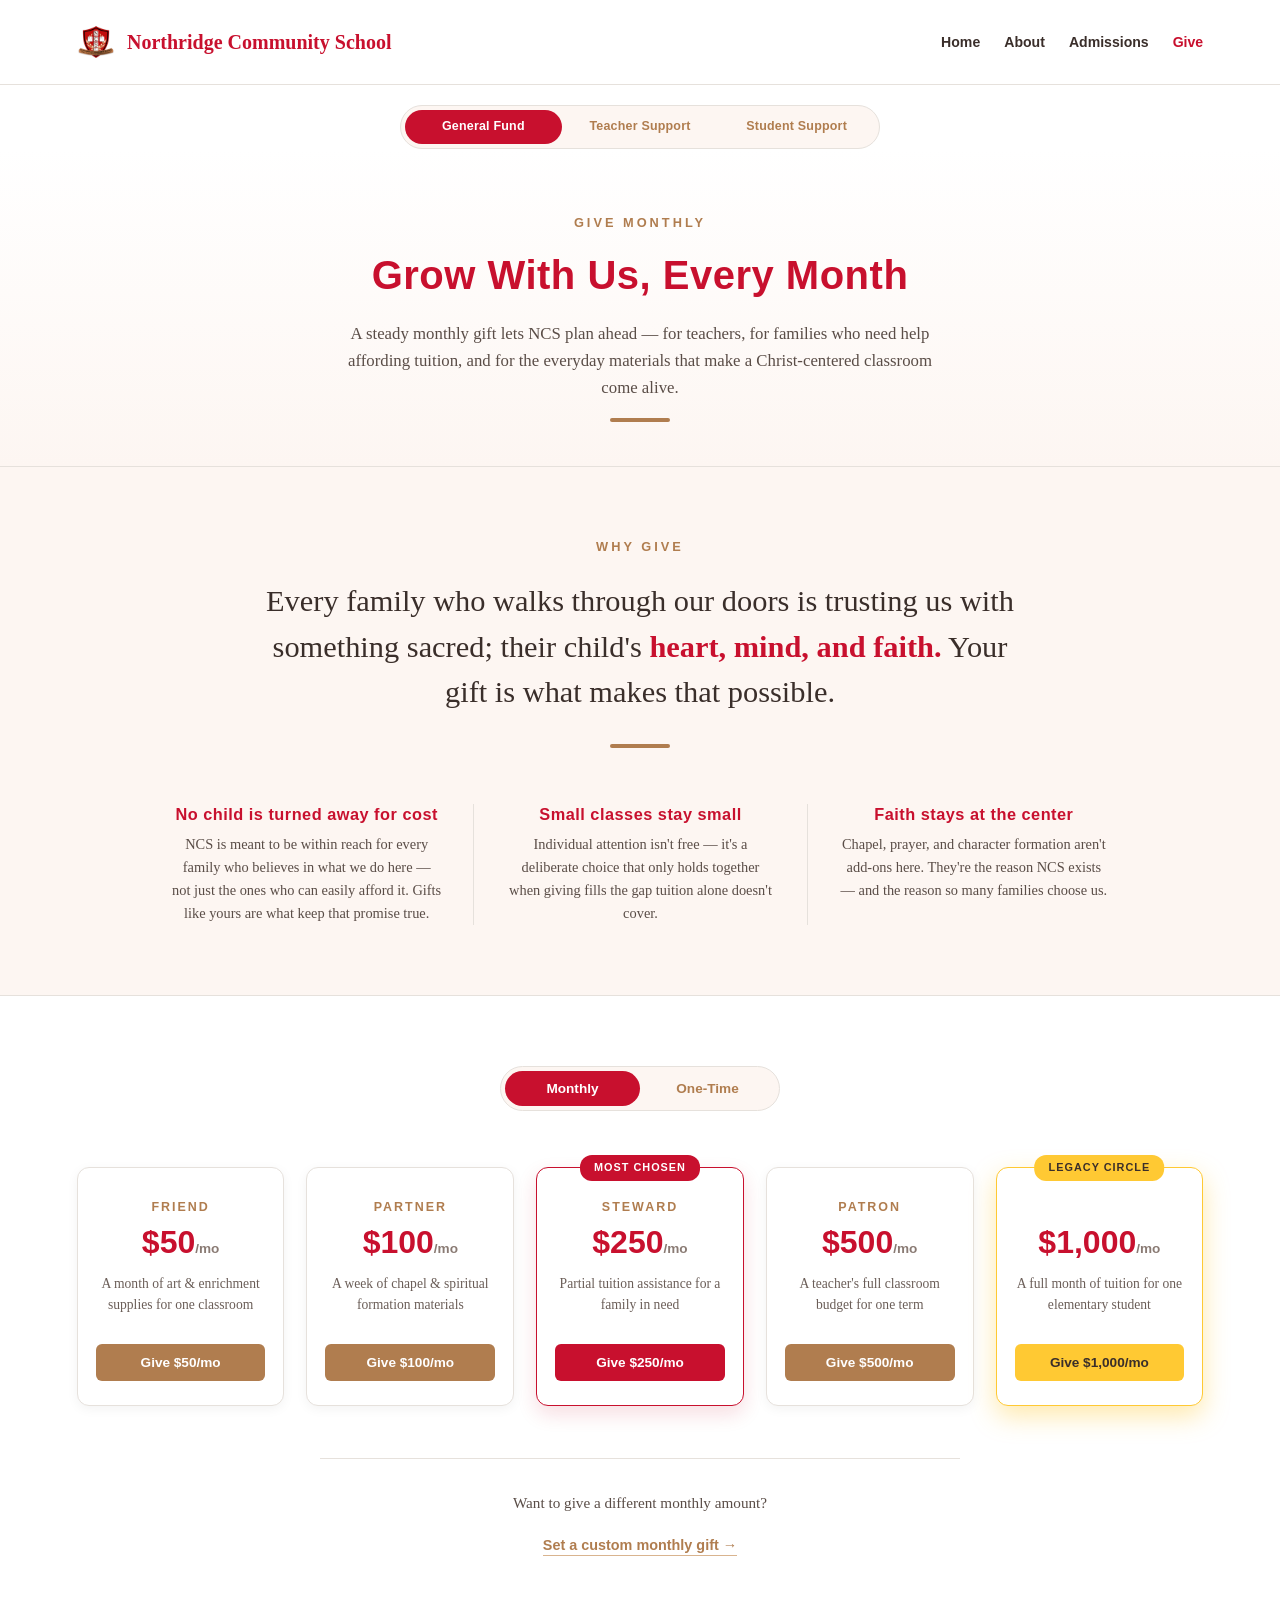
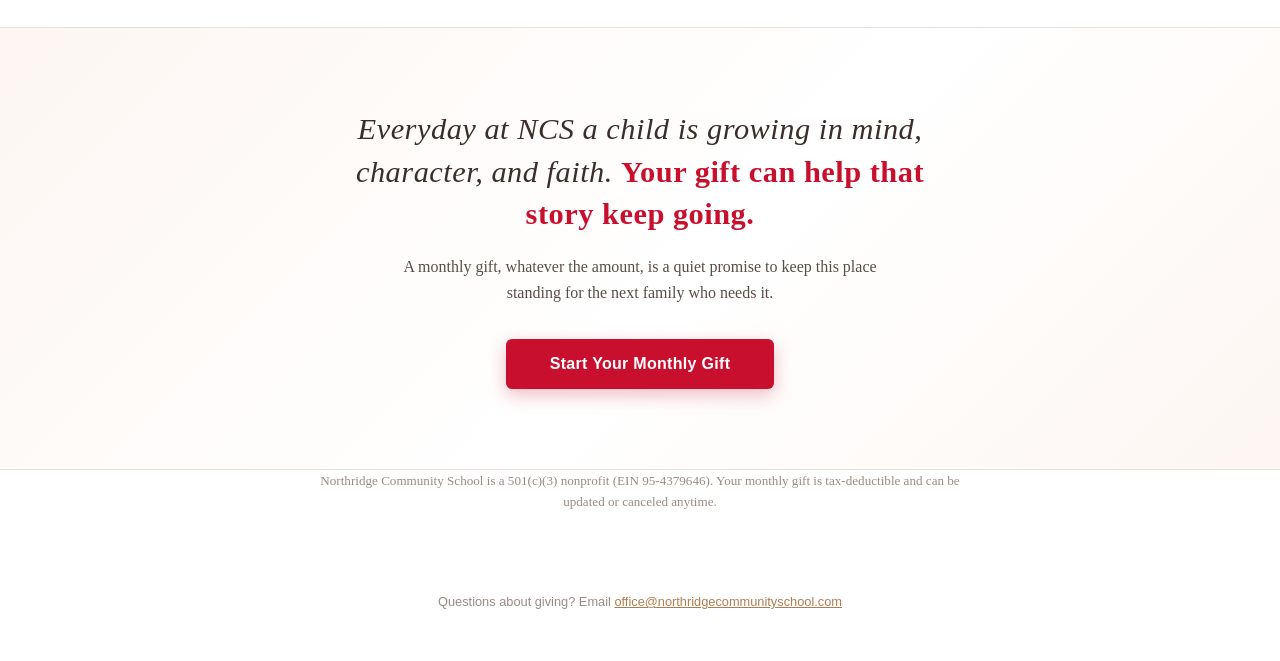
==== commit e0f26f0b: "Make fund toggle a unified sliding pill; fix demeaning tuition copy The fund switcher was three sepa" ====
--- a/index.html
+++ b/index.html
@@ -5,7 +5,7 @@
 <meta name="viewport" content="width=device-width, initial-scale=1.0">
 <title>Give — Northridge Community School</title>
 <meta name="description" content="Support Northridge Community School with a monthly or one-time gift. Choose a giving tier from $50 to $1,000 and help keep NCS accessible, faith-centered, and thriving.">
-<link rel="stylesheet" href="css/styles.css?v=10">
+<link rel="stylesheet" href="/css/styles.css?v=12">
 <style>
 .brand-name{font-size:1.25rem;color:#C8102E;font-weight:700;}
 @media(max-width:900px){
@@ -14,23 +14,30 @@
 }
 </style>
 </head>
-<body>
+<body data-fund="general">
 
 <nav>
   <a href="https://northridgecommunityschool.com/" class="brand">
-    <img src="assets/logo.png" alt="NCS Crest">
+    <img src="/assets/logo.png" alt="NCS Crest">
     <span class="brand-name"><span class="brand-name-text">Northridge Community School</span></span>
   </a>
   <ul class="nav-links" id="navLinks">
     <li><a href="https://northridgecommunityschool.com/">Home</a></li>
     <li><a href="https://northridgecommunityschool.com/about.html">About</a></li>
     <li><a href="https://northridgecommunityschool.com/admissions.html">Admissions</a></li>
-    <li><a href="index.html" class="active">Give</a></li>
+    <li><a href="/" class="active">Give</a></li>
   </ul>
   <button class="menu-toggle" id="menuToggle" aria-label="Toggle navigation" aria-expanded="false">
     <span></span><span></span><span></span>
   </button>
 </nav>
+
+<div class="fund-toggle">
+  <div class="fund-toggle-thumb" aria-hidden="true"></div>
+  <a href="/" class="active">General Fund</a>
+  <a href="/teacher-support/">Teacher Support</a>
+  <a href="/student-support/">Student Support</a>
+</div>
 
 <header class="page-header">
   <span class="eyebrow mode-swap-inline">
@@ -58,7 +65,7 @@
     <div class="why-reasons">
       <div class="why-reason">
         <h3>No child is turned away for cost</h3>
-        <p>Every year, families who love what NCS stands for still can't cover full tuition. Gifts like yours are what let us say yes to them anyway.</p>
+        <p>NCS is meant to be within reach for every family who believes in what we do here — not just the ones who can easily afford it. Gifts like yours are what keep that promise true.</p>
       </div>
       <div class="why-reason">
         <h3>Small classes stay small</h3>
@@ -207,6 +214,6 @@
   </div>
 </div>
 
-<script src="js/script.js?v=4"></script>
+<script src="/js/script.js?v=5"></script>
 </body>
 </html>
--- a/css/styles.css
+++ b/css/styles.css
@@ -39,6 +39,24 @@
 @media(max-width:600px){
   nav{padding:14px 5%;}
   .brand img{height:40px;}
+}
+
+/* FUND TOGGLE — General Fund / Teacher Support / Student Support.
+   Same sliding-pill mechanic as .giving-toggle, but the "position" is
+   fixed per page load (there's no live JS state — each option is a
+   real page) via a .pos-2/.pos-3 modifier on the container. */
+.fund-toggle{position:relative;display:flex;flex-wrap:nowrap;justify-content:center;gap:0;max-width:480px;margin:20px auto 0;background:#fdf6f2;border:1.5px solid var(--grey-line);border-radius:30px;padding:4px;}
+.fund-toggle-thumb{position:absolute;top:4px;left:4px;width:calc(33.333% - 2.667px);height:calc(100% - 8px);background:var(--red);border-radius:24px;transition:transform 0.35s cubic-bezier(0.65,0,0.35,1);z-index:0;}
+.fund-toggle.pos-2 .fund-toggle-thumb{transform:translateX(100%);}
+.fund-toggle.pos-3 .fund-toggle-thumb{transform:translateX(200%);}
+.fund-toggle a{position:relative;z-index:1;flex:1;min-width:0;border:none;background:none;padding:9px 10px;border-radius:24px;font-family:'Trebuchet MS',sans-serif;font-weight:700;font-size:0.78rem;letter-spacing:0.2px;color:var(--bronze);cursor:pointer;transition:color 0.25s ease;text-align:center;text-decoration:none;line-height:1.25;}
+.fund-toggle a.active{color:#fff;}
+@media(prefers-reduced-motion:reduce){
+  .fund-toggle-thumb{transition:none;}
+}
+@media(max-width:480px){
+  .fund-toggle{max-width:340px;}
+  .fund-toggle a{font-size:0.7rem;padding:8px 6px;}
 }
 
 /* Monthly-only suffix — hidden in one-time giving mode */
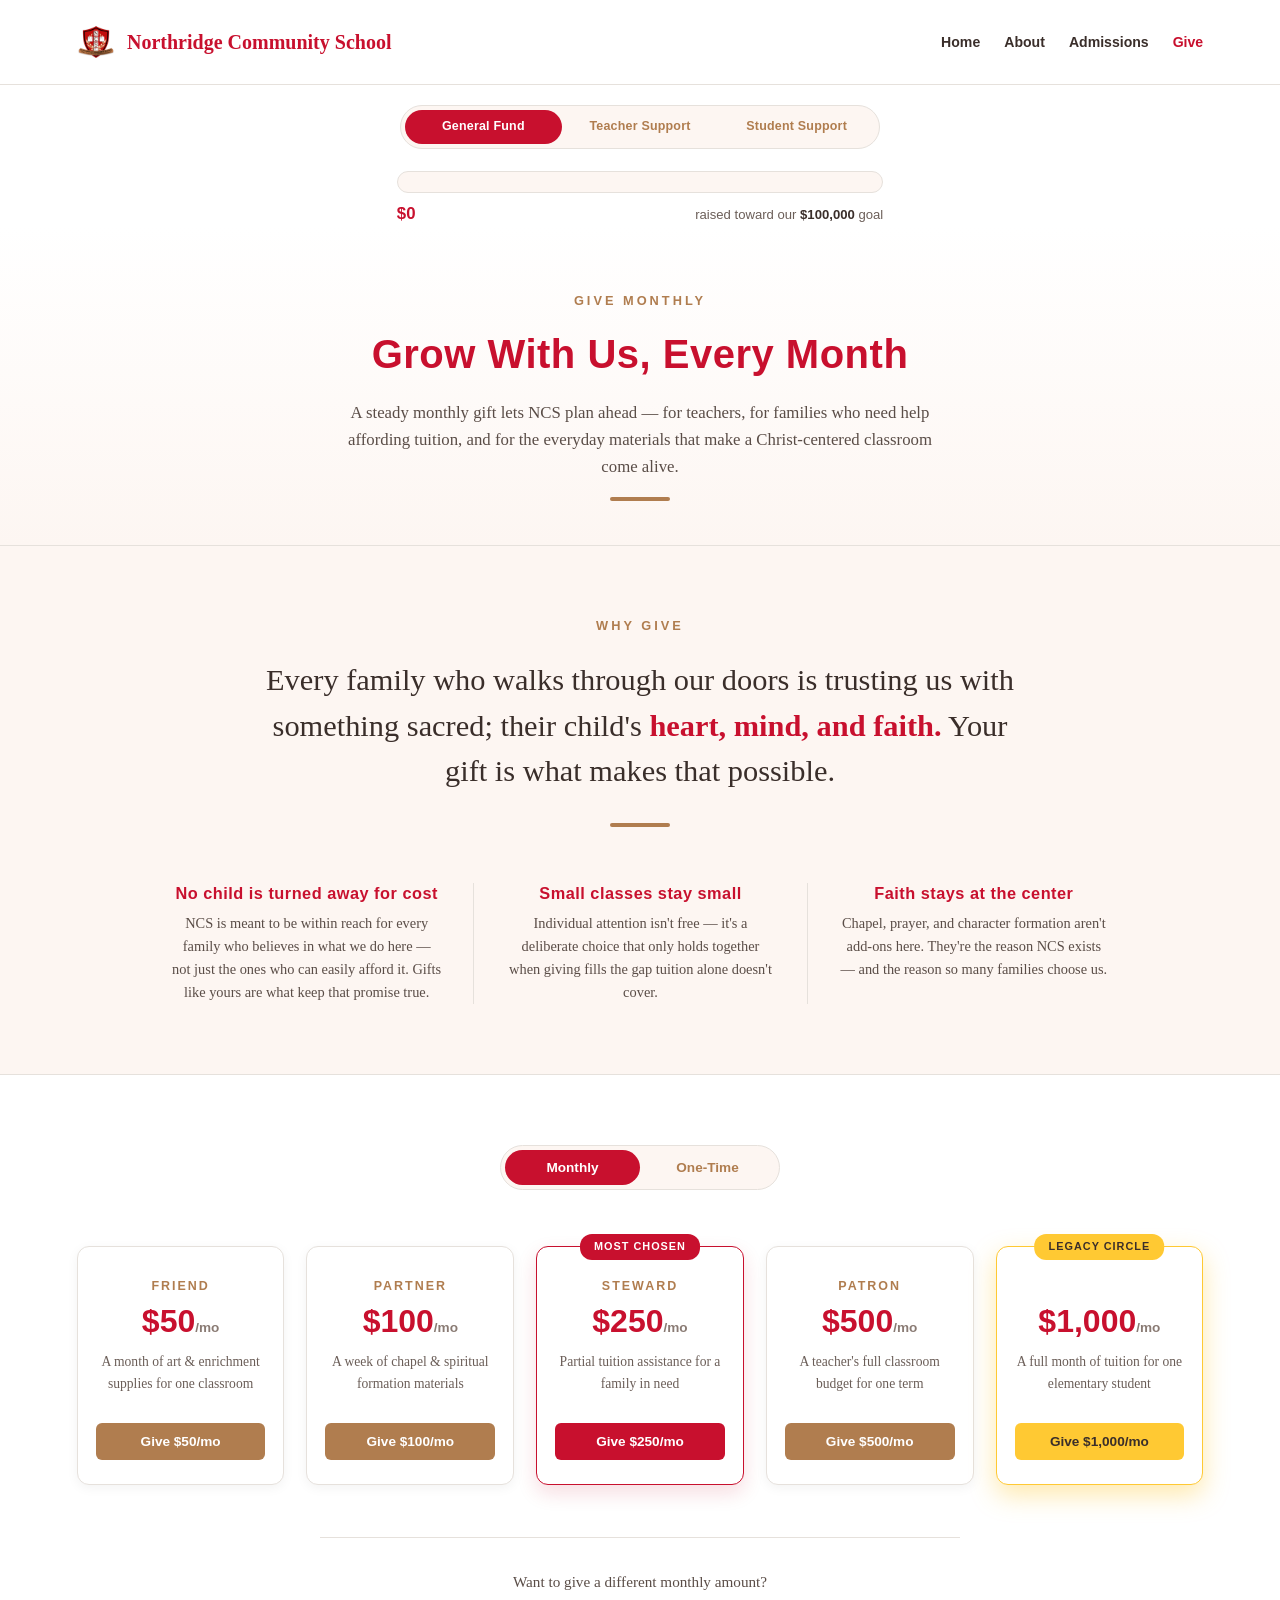
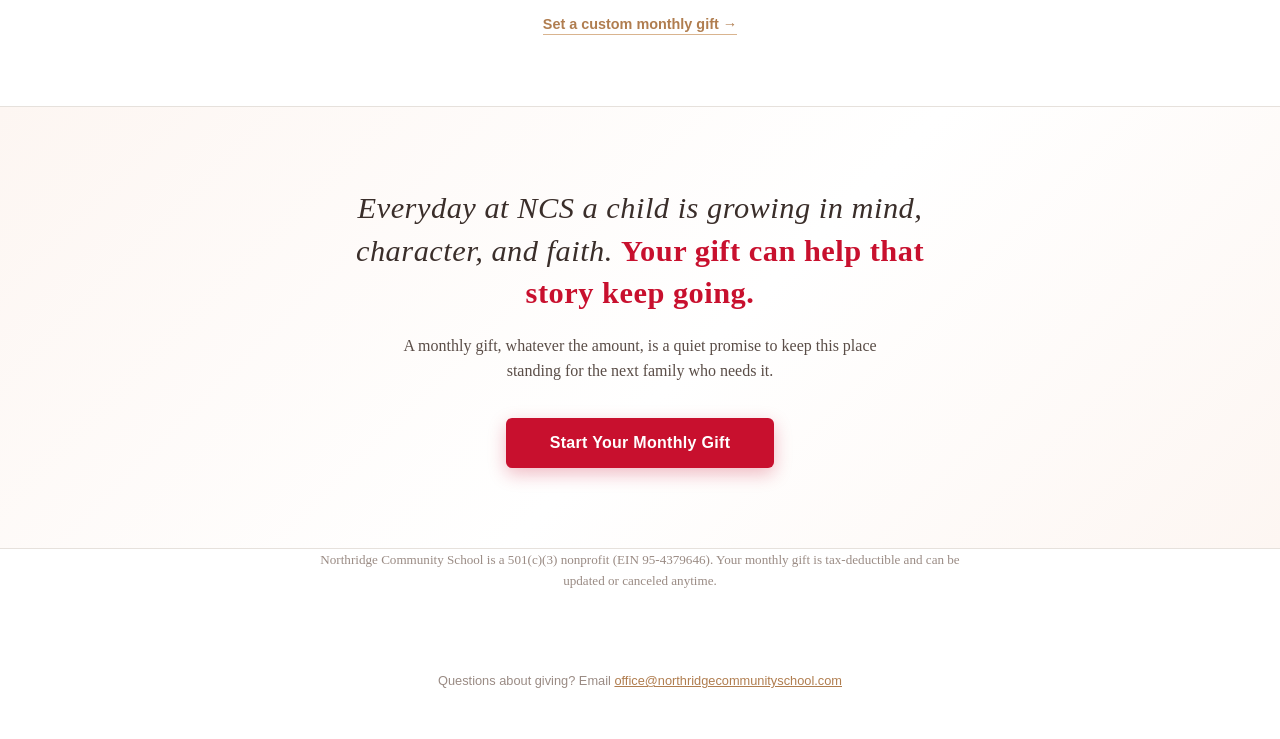
==== commit c3e69c51: "Smoother animated fund toggle; live campaign thermometer on all 3 pages Toggle animation: - Bumped b" ====
--- a/index.html
+++ b/index.html
@@ -5,7 +5,7 @@
 <meta name="viewport" content="width=device-width, initial-scale=1.0">
 <title>Give — Northridge Community School</title>
 <meta name="description" content="Support Northridge Community School with a monthly or one-time gift. Choose a giving tier from $50 to $1,000 and help keep NCS accessible, faith-centered, and thriving.">
-<link rel="stylesheet" href="/css/styles.css?v=12">
+<link rel="stylesheet" href="/css/styles.css?v=13">
 <style>
 .brand-name{font-size:1.25rem;color:#C8102E;font-weight:700;}
 @media(max-width:900px){
@@ -37,6 +37,16 @@
   <a href="/" class="active">General Fund</a>
   <a href="/teacher-support/">Teacher Support</a>
   <a href="/student-support/">Student Support</a>
+</div>
+
+<div class="thermometer" id="campaignThermometer" data-goal-cents="10000000">
+  <div class="thermometer-track">
+    <div class="thermometer-fill" id="thermometerFill"></div>
+  </div>
+  <div class="thermometer-stats">
+    <span class="thermometer-raised" id="thermometerRaised">$0</span>
+    <span class="thermometer-goal">raised toward our <strong>$100,000</strong> goal</span>
+  </div>
 </div>
 
 <header class="page-header">
@@ -214,6 +224,6 @@
   </div>
 </div>
 
-<script src="/js/script.js?v=5"></script>
+<script src="/js/script.js?v=6"></script>
 </body>
 </html>
--- a/css/styles.css
+++ b/css/styles.css
@@ -46,7 +46,7 @@
    fixed per page load (there's no live JS state — each option is a
    real page) via a .pos-2/.pos-3 modifier on the container. */
 .fund-toggle{position:relative;display:flex;flex-wrap:nowrap;justify-content:center;gap:0;max-width:480px;margin:20px auto 0;background:#fdf6f2;border:1.5px solid var(--grey-line);border-radius:30px;padding:4px;}
-.fund-toggle-thumb{position:absolute;top:4px;left:4px;width:calc(33.333% - 2.667px);height:calc(100% - 8px);background:var(--red);border-radius:24px;transition:transform 0.35s cubic-bezier(0.65,0,0.35,1);z-index:0;}
+.fund-toggle-thumb{position:absolute;top:4px;left:4px;width:calc(33.333% - 2.667px);height:calc(100% - 8px);background:var(--red);border-radius:24px;transition:transform 0.5s cubic-bezier(0.34,1.56,0.64,1);z-index:0;}
 .fund-toggle.pos-2 .fund-toggle-thumb{transform:translateX(100%);}
 .fund-toggle.pos-3 .fund-toggle-thumb{transform:translateX(200%);}
 .fund-toggle a{position:relative;z-index:1;flex:1;min-width:0;border:none;background:none;padding:9px 10px;border-radius:24px;font-family:'Trebuchet MS',sans-serif;font-weight:700;font-size:0.78rem;letter-spacing:0.2px;color:var(--bronze);cursor:pointer;transition:color 0.25s ease;text-align:center;text-decoration:none;line-height:1.25;}
@@ -57,6 +57,27 @@
 @media(max-width:480px){
   .fund-toggle{max-width:340px;}
   .fund-toggle a{font-size:0.7rem;padding:8px 6px;}
+}
+
+/* CAMPAIGN THERMOMETER — fill width and the raised-so-far figure are set by
+   JS from live campaign_progress totals (see script.js); this file only
+   defines how the fill/number animate once a value lands. */
+.thermometer{max-width:640px;margin:22px auto 0;padding:0 6%;}
+.thermometer-track{position:relative;height:22px;background:#fdf6f2;border:1.5px solid var(--grey-line);border-radius:14px;overflow:hidden;}
+.thermometer-fill{position:absolute;top:0;left:0;height:100%;width:0%;background:linear-gradient(90deg,var(--bronze) 0%,var(--red) 100%);border-radius:14px;transition:width 1.4s cubic-bezier(0.22,1,0.36,1);overflow:hidden;}
+.thermometer-fill::after{
+  content:"";position:absolute;inset:0;
+  background:linear-gradient(110deg,transparent 30%,rgba(255,255,255,0.4) 50%,transparent 70%);
+  background-size:200% 100%;
+  animation:thermometer-shine 2.6s ease-in-out infinite;
+}
+@keyframes thermometer-shine{0%{background-position:200% 0;}100%{background-position:-50% 0;}}
+.thermometer-stats{display:flex;justify-content:space-between;align-items:baseline;flex-wrap:wrap;gap:4px 12px;margin-top:8px;font-family:'Trebuchet MS',sans-serif;font-size:0.82rem;color:#6b5e58;}
+.thermometer-raised{font-weight:700;color:var(--red);font-size:1.05rem;}
+.thermometer-goal strong{color:var(--ink);}
+@media(prefers-reduced-motion:reduce){
+  .thermometer-fill{transition:none;}
+  .thermometer-fill::after{animation:none;}
 }
 
 /* Monthly-only suffix — hidden in one-time giving mode */
@@ -120,7 +141,7 @@
 
 /* One-time / monthly toggle pill */
 .giving-toggle{position:relative;display:flex;justify-content:center;gap:0;max-width:280px;margin:0 auto 56px;background:#fdf6f2;border:1.5px solid var(--grey-line);border-radius:30px;padding:4px;}
-.giving-toggle-thumb{position:absolute;top:4px;left:4px;width:calc(50% - 4px);height:calc(100% - 8px);background:var(--red);border-radius:24px;transition:transform 0.35s cubic-bezier(0.65,0,0.35,1);z-index:0;}
+.giving-toggle-thumb{position:absolute;top:4px;left:4px;width:calc(50% - 4px);height:calc(100% - 8px);background:var(--red);border-radius:24px;transition:transform 0.5s cubic-bezier(0.34,1.56,0.64,1);z-index:0;}
 .giving-toggle.is-onetime .giving-toggle-thumb{transform:translateX(100%);}
 .giving-toggle button,.giving-toggle a{position:relative;z-index:1;flex:1;border:none;background:none;padding:10px 18px;border-radius:24px;font-family:'Trebuchet MS',sans-serif;font-weight:700;font-size:0.85rem;color:var(--bronze);cursor:pointer;transition:color 0.25s ease;text-align:center;text-decoration:none;display:block;}
 .giving-toggle .active{color:#fff;}
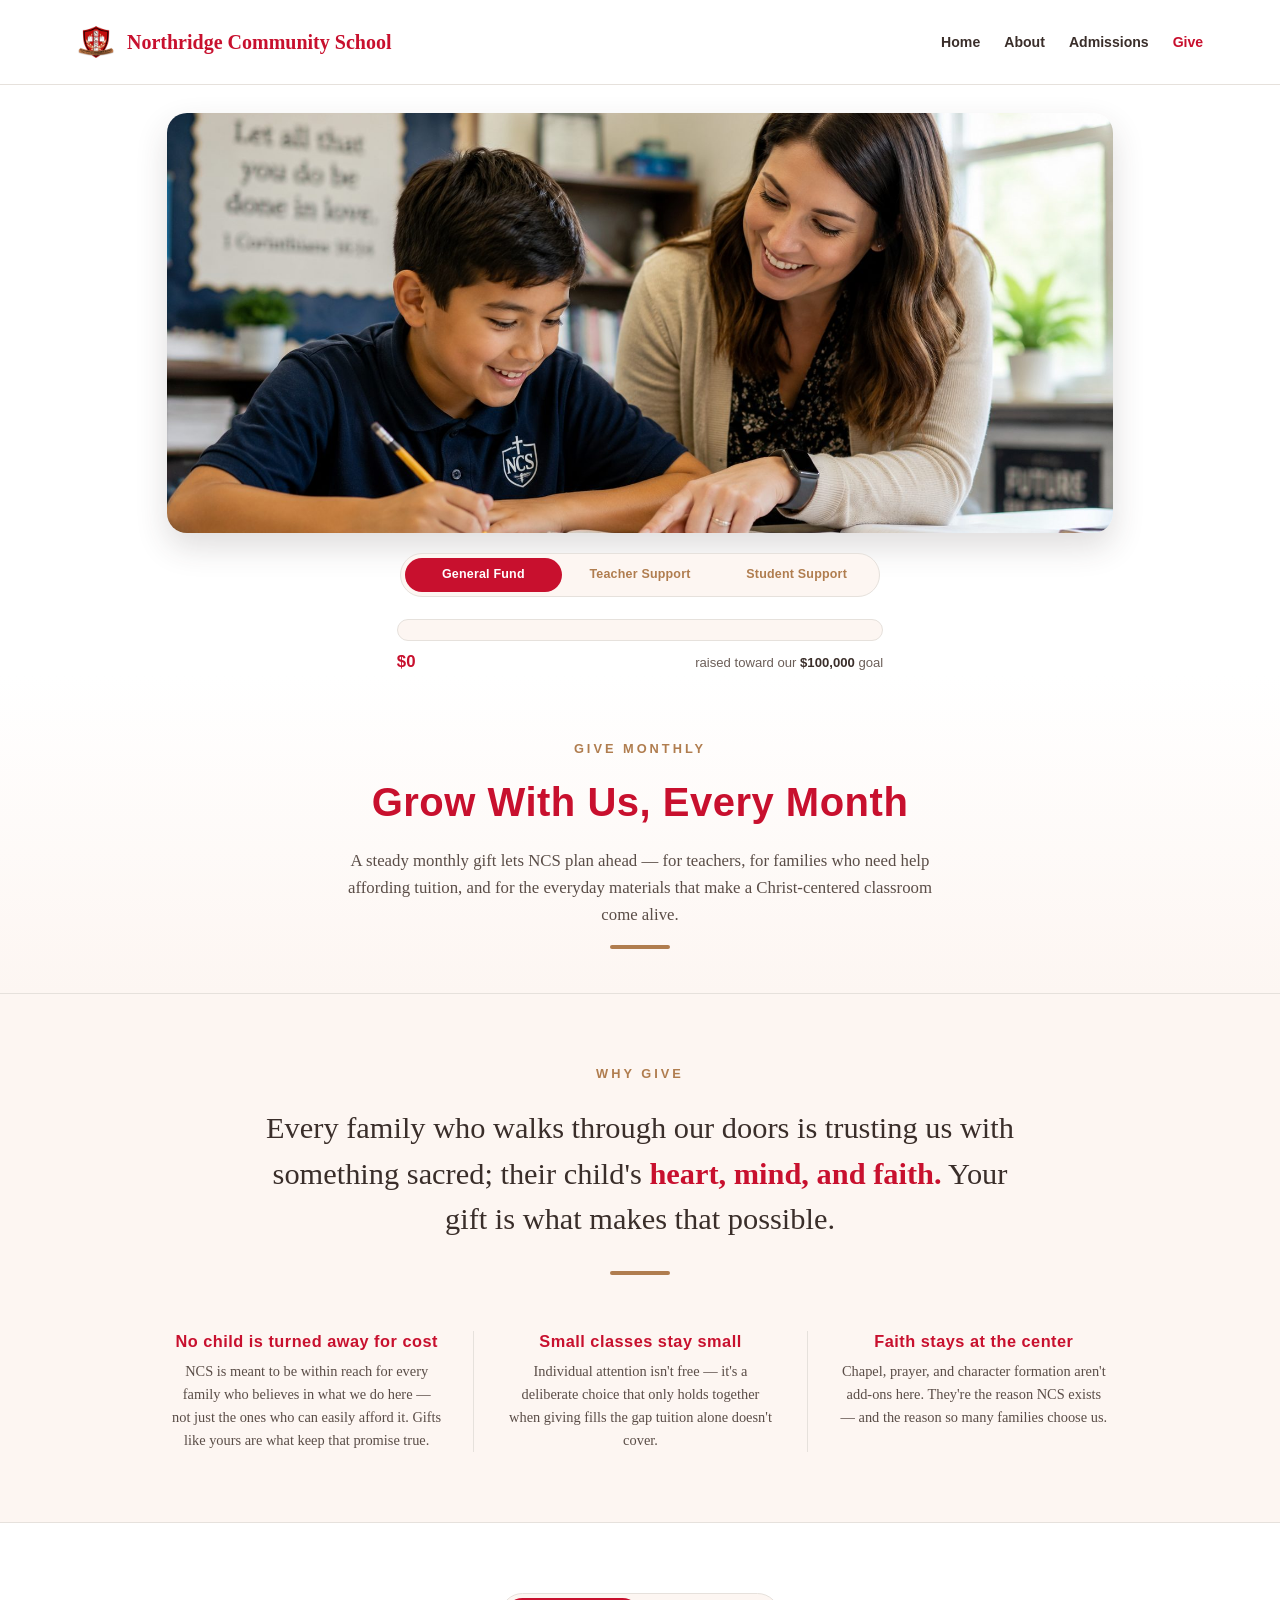
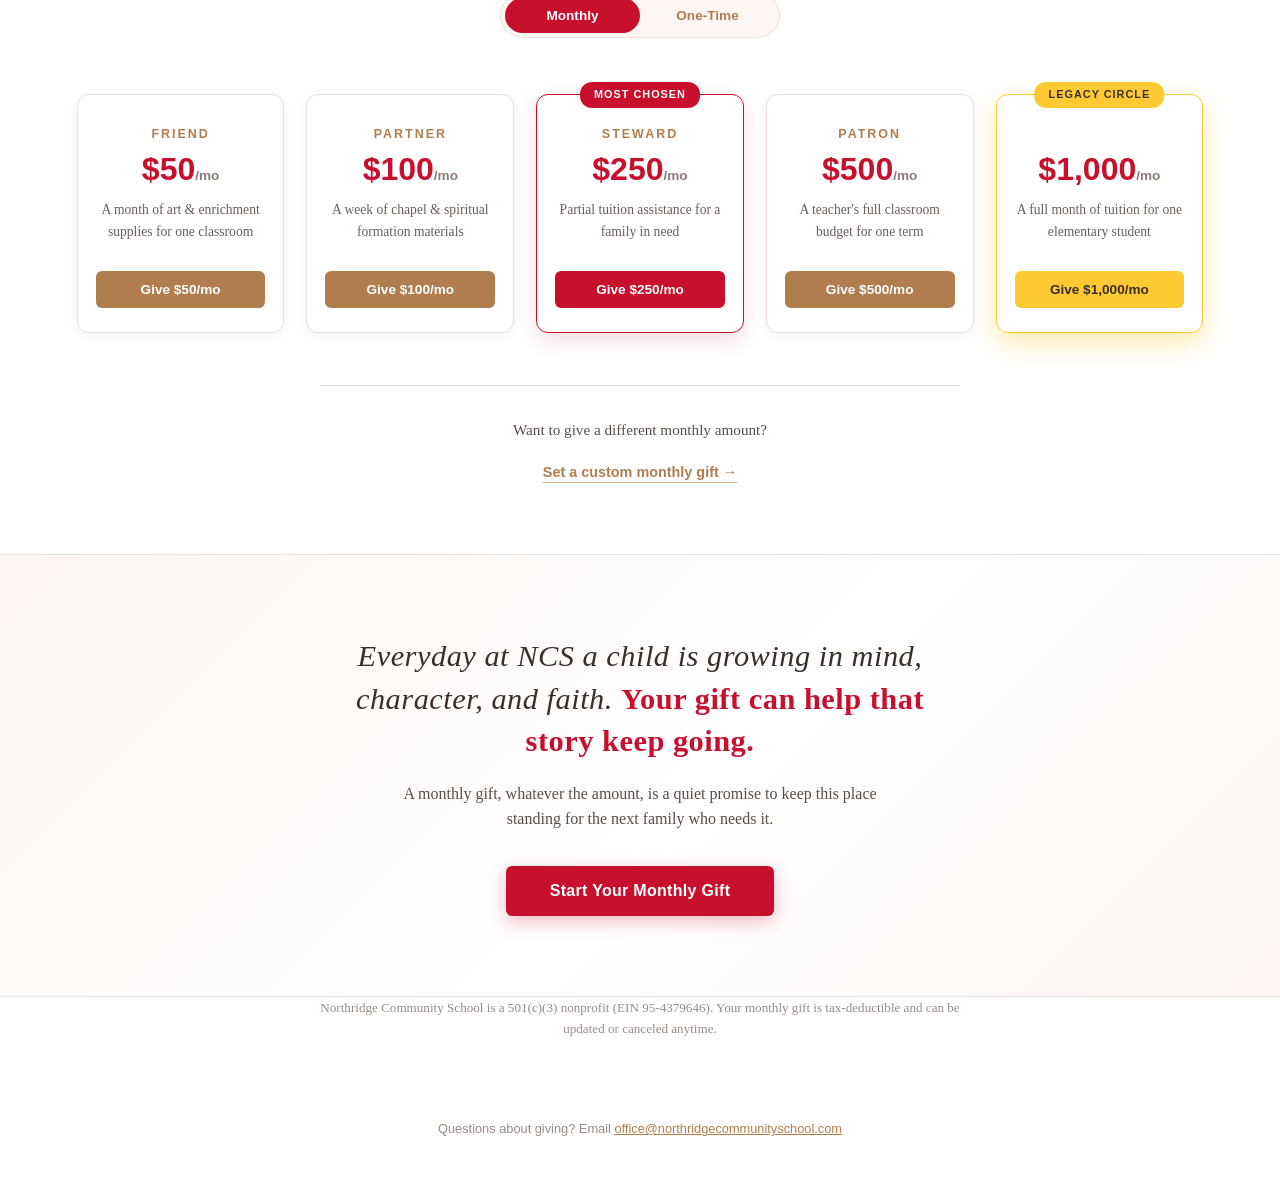
==== commit 4b5e98f4: "Add hero photo to the give, teacher-support, and student-support pages Adds a rounded hero banner ab" ====
--- a/index.html
+++ b/index.html
@@ -5,7 +5,7 @@
 <meta name="viewport" content="width=device-width, initial-scale=1.0">
 <title>Give — Northridge Community School</title>
 <meta name="description" content="Support Northridge Community School with a monthly or one-time gift. Choose a giving tier from $50 to $1,000 and help keep NCS accessible, faith-centered, and thriving.">
-<link rel="stylesheet" href="/css/styles.css?v=13">
+<link rel="stylesheet" href="/css/styles.css?v=14">
 <style>
 .brand-name{font-size:1.25rem;color:#C8102E;font-weight:700;}
 @media(max-width:900px){
@@ -31,6 +31,10 @@
     <span></span><span></span><span></span>
   </button>
 </nav>
+
+<div class="hero-photo">
+  <img src="/assets/hero-support.jpg" alt="An NCS teacher smiles as she helps a student with his classwork." width="1717" height="916" loading="eager">
+</div>
 
 <div class="fund-toggle">
   <div class="fund-toggle-thumb" aria-hidden="true"></div>
--- a/css/styles.css
+++ b/css/styles.css
@@ -46,7 +46,7 @@
    fixed per page load (there's no live JS state — each option is a
    real page) via a .pos-2/.pos-3 modifier on the container. */
 .fund-toggle{position:relative;display:flex;flex-wrap:nowrap;justify-content:center;gap:0;max-width:480px;margin:20px auto 0;background:#fdf6f2;border:1.5px solid var(--grey-line);border-radius:30px;padding:4px;}
-.fund-toggle-thumb{position:absolute;top:4px;left:4px;width:calc(33.333% - 2.667px);height:calc(100% - 8px);background:var(--red);border-radius:24px;transition:transform 0.5s cubic-bezier(0.34,1.56,0.64,1);z-index:0;}
+.fund-toggle-thumb{position:absolute;top:4px;left:4px;width:calc(33.333% - 2.667px);height:calc(100% - 8px);background:var(--red);border-radius:24px;transition:transform 0.32s cubic-bezier(0.4,0,0.2,1);z-index:0;}
 .fund-toggle.pos-2 .fund-toggle-thumb{transform:translateX(100%);}
 .fund-toggle.pos-3 .fund-toggle-thumb{transform:translateX(200%);}
 .fund-toggle a{position:relative;z-index:1;flex:1;min-width:0;border:none;background:none;padding:9px 10px;border-radius:24px;font-family:'Trebuchet MS',sans-serif;font-weight:700;font-size:0.78rem;letter-spacing:0.2px;color:var(--bronze);cursor:pointer;transition:color 0.25s ease;text-align:center;text-decoration:none;line-height:1.25;}
@@ -104,6 +104,15 @@
   .giving-toggle-thumb{transition:none;}
 }
 
+/* HERO PHOTO — the wide banner image at the top of each giving page,
+   shown as a rounded card above the fund toggle. */
+.hero-photo{max-width:1100px;margin:28px auto 0;padding:0 6%;}
+.hero-photo img{display:block;width:100%;height:auto;max-height:420px;object-fit:cover;border-radius:20px;box-shadow:0 14px 32px rgba(58,46,42,0.16);}
+@media(max-width:600px){
+  .hero-photo{margin-top:18px;}
+  .hero-photo img{max-height:240px;border-radius:14px;}
+}
+
 .page-header{text-align:center;padding:60px 6% 44px;background:linear-gradient(180deg,#fff 0%,#fdf6f2 100%);}
 .page-header .eyebrow{display:inline-block;color:var(--bronze);font-family:'Trebuchet MS',sans-serif;font-weight:700;font-size:0.8rem;letter-spacing:3px;text-transform:uppercase;margin-bottom:10px;}
 .page-header h1{font-size:2.5rem;color:var(--red);margin-bottom:14px;}
@@ -141,7 +150,7 @@
 
 /* One-time / monthly toggle pill */
 .giving-toggle{position:relative;display:flex;justify-content:center;gap:0;max-width:280px;margin:0 auto 56px;background:#fdf6f2;border:1.5px solid var(--grey-line);border-radius:30px;padding:4px;}
-.giving-toggle-thumb{position:absolute;top:4px;left:4px;width:calc(50% - 4px);height:calc(100% - 8px);background:var(--red);border-radius:24px;transition:transform 0.5s cubic-bezier(0.34,1.56,0.64,1);z-index:0;}
+.giving-toggle-thumb{position:absolute;top:4px;left:4px;width:calc(50% - 4px);height:calc(100% - 8px);background:var(--red);border-radius:24px;transition:transform 0.32s cubic-bezier(0.4,0,0.2,1);z-index:0;}
 .giving-toggle.is-onetime .giving-toggle-thumb{transform:translateX(100%);}
 .giving-toggle button,.giving-toggle a{position:relative;z-index:1;flex:1;border:none;background:none;padding:10px 18px;border-radius:24px;font-family:'Trebuchet MS',sans-serif;font-weight:700;font-size:0.85rem;color:var(--bronze);cursor:pointer;transition:color 0.25s ease;text-align:center;text-decoration:none;display:block;}
 .giving-toggle .active{color:#fff;}
